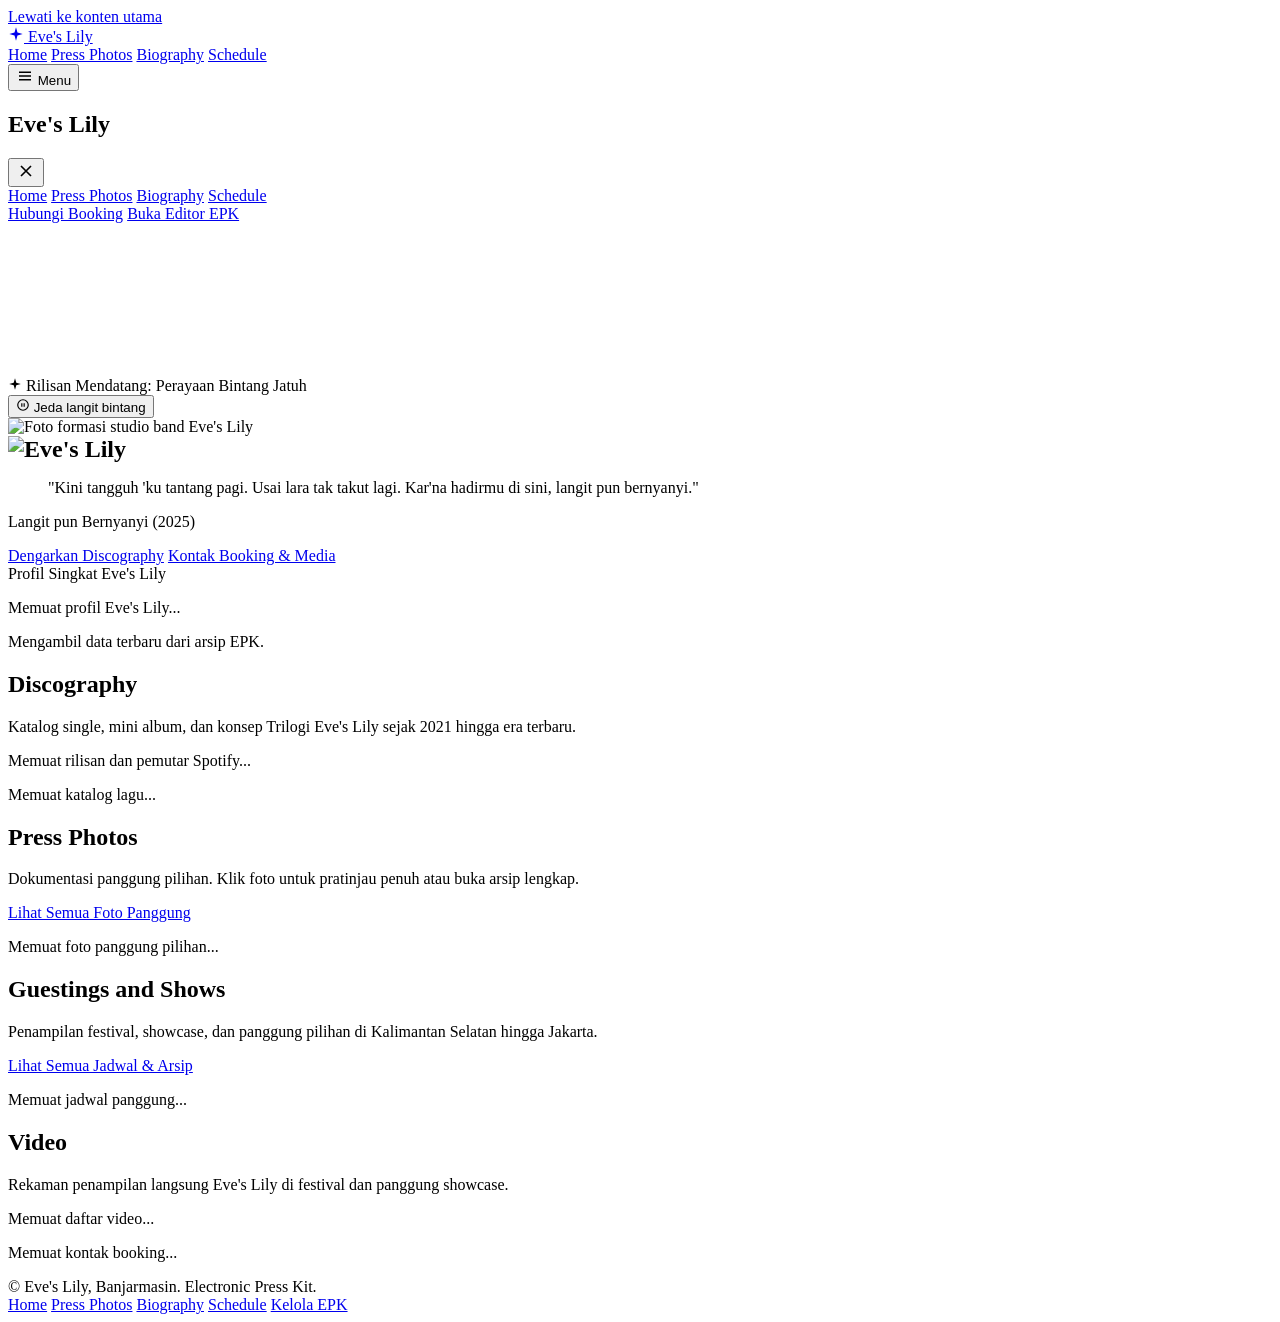
==== index.html @ 025ef623 "Add initial index.html for Eve's Lily EPK This is the initial commit for the Eve's Lily Electronic P" ====
<!DOCTYPE html>
<html lang="id">
<head>
  <meta charset="UTF-8">
  <meta name="viewport" content="width=device-width, initial-scale=1.0">
  <title>Eve's Lily | Electronic Press Kit</title>
  <meta name="description" content="Electronic Press Kit resmi Eve's Lily, band pop-alternatif bernuansa J-Pop asal Banjarmasin, Kalimantan Selatan. Profil, discography, foto panggung, jadwal, video, dan kontak booking.">
  <link rel="icon" type="image/png" href="./assets/brand/lily-emblem-white.png">
  <link rel="preconnect" href="https://fonts.googleapis.com">
  <link rel="preconnect" href="https://fonts.gstatic.com" crossorigin>
  <link href="https://fonts.googleapis.com/css2?family=Cormorant+Garamond:ital,wght@0,500;0,600;1,400;1,600&family=Italiana&family=Plus+Jakarta+Sans:wght@400;500;600;700&display=swap" rel="stylesheet">
  <link rel="stylesheet" href="./css/tokens.css">
  <link rel="stylesheet" href="./css/main.css">
</head>
<body>
  <a href="#main-content" class="skip-link">Lewati ke konten utama</a>

  <header class="site-header">
    <div class="container site-header__inner">
      <a href="./index.html" class="brand-link" aria-label="Beranda Eve's Lily EPK">
        <svg class="brand-link__emblem" width="16" height="16" viewBox="0 0 24 24" fill="currentColor" aria-hidden="true">
          <path d="M12 2l2.2 7.8L22 12l-7.8 2.2L12 22l-2.2-7.8L2 12l7.8-2.2L12 2z"/>
        </svg>
        <span class="brand-link__name">Eve's Lily</span>
      </a>

      <nav class="nav-desktop" aria-label="Navigasi utama">
        <a href="./index.html" class="nav-link" aria-current="page">Home</a>
        <a href="./press-photos.html" class="nav-link">Press Photos</a>
        <a href="./biography.html" class="nav-link">Biography</a>
        <a href="./schedule.html" class="nav-link">Schedule</a>
      </nav>

      <button
        type="button"
        id="nav-toggle"
        class="nav-toggle"
        aria-expanded="false"
        aria-controls="mobile-drawer"
      >
        <svg width="18" height="18" viewBox="0 0 24 24" fill="none" stroke="currentColor" stroke-width="2" aria-hidden="true">
          <path d="M4 7h16M4 12h16M4 17h16"/>
        </svg>
        <span>Menu</span>
      </button>
    </div>
  </header>

  <div id="mobile-drawer" class="mobile-drawer" data-open="false" aria-hidden="true">
    <div id="drawer-backdrop" class="mobile-drawer__backdrop"></div>
    <div class="mobile-drawer__panel" role="dialog" aria-modal="true" aria-labelledby="drawer-title">
      <div class="mobile-drawer__head">
        <h2 id="drawer-title" class="mobile-drawer__title">Eve's Lily</h2>
        <button type="button" id="drawer-close" class="icon-btn" aria-label="Tutup menu navigasi">
          <svg width="20" height="20" viewBox="0 0 24 24" fill="none" stroke="currentColor" stroke-width="2" aria-hidden="true">
            <path d="M18 6L6 18M6 6l12 12"/>
          </svg>
        </button>
      </div>
      <nav class="mobile-drawer__links" aria-label="Navigasi seluler">
        <a href="./index.html" class="mobile-drawer__link" aria-current="page">Home</a>
        <a href="./press-photos.html" class="mobile-drawer__link">Press Photos</a>
        <a href="./biography.html" class="mobile-drawer__link">Biography</a>
        <a href="./schedule.html" class="mobile-drawer__link">Schedule</a>
      </nav>
      <div class="mobile-drawer__foot">
        <a href="#contact" class="btn btn--gold">Hubungi Booking</a>
        <a href="./admin.html" class="btn btn--outline-dark">Buka Editor EPK</a>
      </div>
    </div>
  </div>

  <main id="main-content">
    <section class="hero" aria-label="Pengenalan Eve's Lily">
      <canvas id="cosmos-sky" class="hero__canvas" aria-hidden="true"></canvas>

      <div class="container hero__inner">
        <div class="hero__topbar">
          <div id="hero-era" class="hero__era">
            <svg class="hero__era-star" width="14" height="14" viewBox="0 0 24 24" fill="currentColor" aria-hidden="true">
              <path d="M12 2l2.2 7.8L22 12l-7.8 2.2L12 22l-2.2-7.8L2 12l7.8-2.2L12 2z"/>
            </svg>
            <span>Rilisan Mendatang:</span>
            <span class="hero__era-title">Perayaan Bintang Jatuh</span>
          </div>

          <button type="button" id="sky-toggle" class="sky-toggle" aria-pressed="false">
            <svg width="14" height="14" viewBox="0 0 24 24" fill="none" stroke="currentColor" stroke-width="2" aria-hidden="true">
              <circle cx="12" cy="12" r="9"/>
              <path d="M10 9v6M14 9v6"/>
            </svg>
            <span data-sky-label>Jeda langit bintang</span>
          </button>
        </div>

        <div class="hero__frame">
          <img
            id="hero-photo"
            class="hero__photo"
            src="./assets/brand/hero-band.jpg"
            alt="Foto formasi studio band Eve's Lily"
            width="1599"
            height="1066"
            fetchpriority="high"
          >
          <div class="hero__scrim" aria-hidden="true"></div>
          <div class="hero__brand-overlay">
            <h1 style="margin:0">
              <img
                id="hero-logo"
                class="hero__logo-img"
                src="./assets/brand/logo-emblem-wordmark.png"
                alt="Eve's Lily"
                width="799"
                height="517"
                fetchpriority="high"
              >
            </h1>
          </div>
        </div>

        <div class="hero__quote-wrap">
          <blockquote id="hero-quote" class="hero__quote">
            "Kini tangguh 'ku tantang pagi. Usai lara tak takut lagi. Kar'na hadirmu di sini, langit pun bernyanyi."
          </blockquote>
          <p id="hero-quote-source" class="hero__quote-source">Langit pun Bernyanyi (2025)</p>
        </div>

        <div class="hero__actions">
          <a href="#discography" class="btn btn--gold">Dengarkan Discography</a>
          <a href="#contact" class="btn btn--outline-dark">Kontak Booking &amp; Media</a>
        </div>
      </div>
    </section>

    <section id="profile" class="band band--cosmos reveal" aria-labelledby="profile-section-heading">
      <div class="container">
        <span id="profile-section-heading" class="sr-only">Profil Singkat Eve's Lily</span>
        <div id="profile-content">
          <div class="state-box" role="status">
            <p class="state-box__title">Memuat profil Eve's Lily...</p>
            <p class="state-box__desc">Mengambil data terbaru dari arsip EPK.</p>
          </div>
        </div>
      </div>
    </section>

    <section id="discography" class="band band--paper reveal" data-surface="paper" aria-labelledby="discog-heading">
      <div class="container">
        <div class="section-head">
          <div>
            <h2 id="discog-heading" class="section-title">Discography</h2>
            <p class="section-note">Katalog single, mini album, dan konsep Trilogi Eve's Lily sejak 2021 hingga era terbaru.</p>
          </div>
        </div>

        <div id="discog-spotlight" class="discog-spotlight">
          <div class="state-box" role="status" style="grid-column:1/-1">
            <p class="state-box__title">Memuat rilisan dan pemutar Spotify...</p>
          </div>
        </div>

        <div class="filter-bar">
          <div id="discog-filters" class="filter-chips" role="group" aria-label="Filter kategori discography"></div>
        </div>

        <div id="discog-grid" class="catalog-grid">
          <div class="state-box" role="status" style="grid-column:1/-1">
            <p class="state-box__title">Memuat katalog lagu...</p>
          </div>
        </div>
      </div>
    </section>

    <section id="press-photos" class="band band--cosmos reveal" aria-labelledby="press-heading">
      <div class="container">
        <div class="section-head">
          <div>
            <h2 id="press-heading" class="section-title">Press Photos</h2>
            <p class="section-note">Dokumentasi panggung pilihan. Klik foto untuk pratinjau penuh atau buka arsip lengkap.</p>
          </div>
          <a id="press-all-btn" href="./press-photos.html" class="btn btn--outline-dark">Lihat Semua Foto Panggung</a>
        </div>

        <div id="press-spotlight">
          <div class="state-box" role="status">
            <p class="state-box__title">Memuat foto panggung pilihan...</p>
          </div>
        </div>
      </div>
    </section>

    <section id="shows" class="band band--paper reveal" data-surface="paper" aria-labelledby="shows-heading">
      <div class="container">
        <div class="section-head">
          <div>
            <h2 id="shows-heading" class="section-title">Guestings and Shows</h2>
            <p class="section-note">Penampilan festival, showcase, dan panggung pilihan di Kalimantan Selatan hingga Jakarta.</p>
          </div>
          <a id="shows-all-btn" href="./schedule.html" class="btn btn--outline-light">Lihat Semua Jadwal &amp; Arsip</a>
        </div>

        <div id="shows-preview">
          <div class="state-box" role="status">
            <p class="state-box__title">Memuat jadwal panggung...</p>
          </div>
        </div>
      </div>
    </section>

    <section id="video" class="band band--cosmos reveal" aria-labelledby="video-heading">
      <div class="container">
        <div class="section-head">
          <div>
            <h2 id="video-heading" class="section-title">Video</h2>
            <p class="section-note">Rekaman penampilan langsung Eve's Lily di festival dan panggung showcase.</p>
          </div>
        </div>

        <div id="videos-grid">
          <div class="state-box" role="status">
            <p class="state-box__title">Memuat daftar video...</p>
          </div>
        </div>
      </div>
    </section>

    <section id="contact" class="contact-band" aria-label="Kontak dan media sosial Eve's Lily">
      <div class="container contact-band__inner">
        <div class="state-box" role="status">
          <p class="state-box__title">Memuat kontak booking...</p>
        </div>
      </div>
    </section>
  </main>

  <footer class="site-footer">
    <div class="container site-footer__inner">
      <p style="margin:0">&copy; Eve's Lily, Banjarmasin. Electronic Press Kit.</p>
      <nav class="site-footer__nav" aria-label="Tautan footer">
        <a href="./index.html" class="site-footer__link">Home</a>
        <a href="./press-photos.html" class="site-footer__link">Press Photos</a>
        <a href="./biography.html" class="site-footer__link">Biography</a>
        <a href="./schedule.html" class="site-footer__link">Schedule</a>
        <a href="./admin.html" class="site-footer__link">Kelola EPK</a>
      </nav>
    </div>
  </footer>

  <script type="module" src="./js/page-home.js"></script>
</body>
</html>
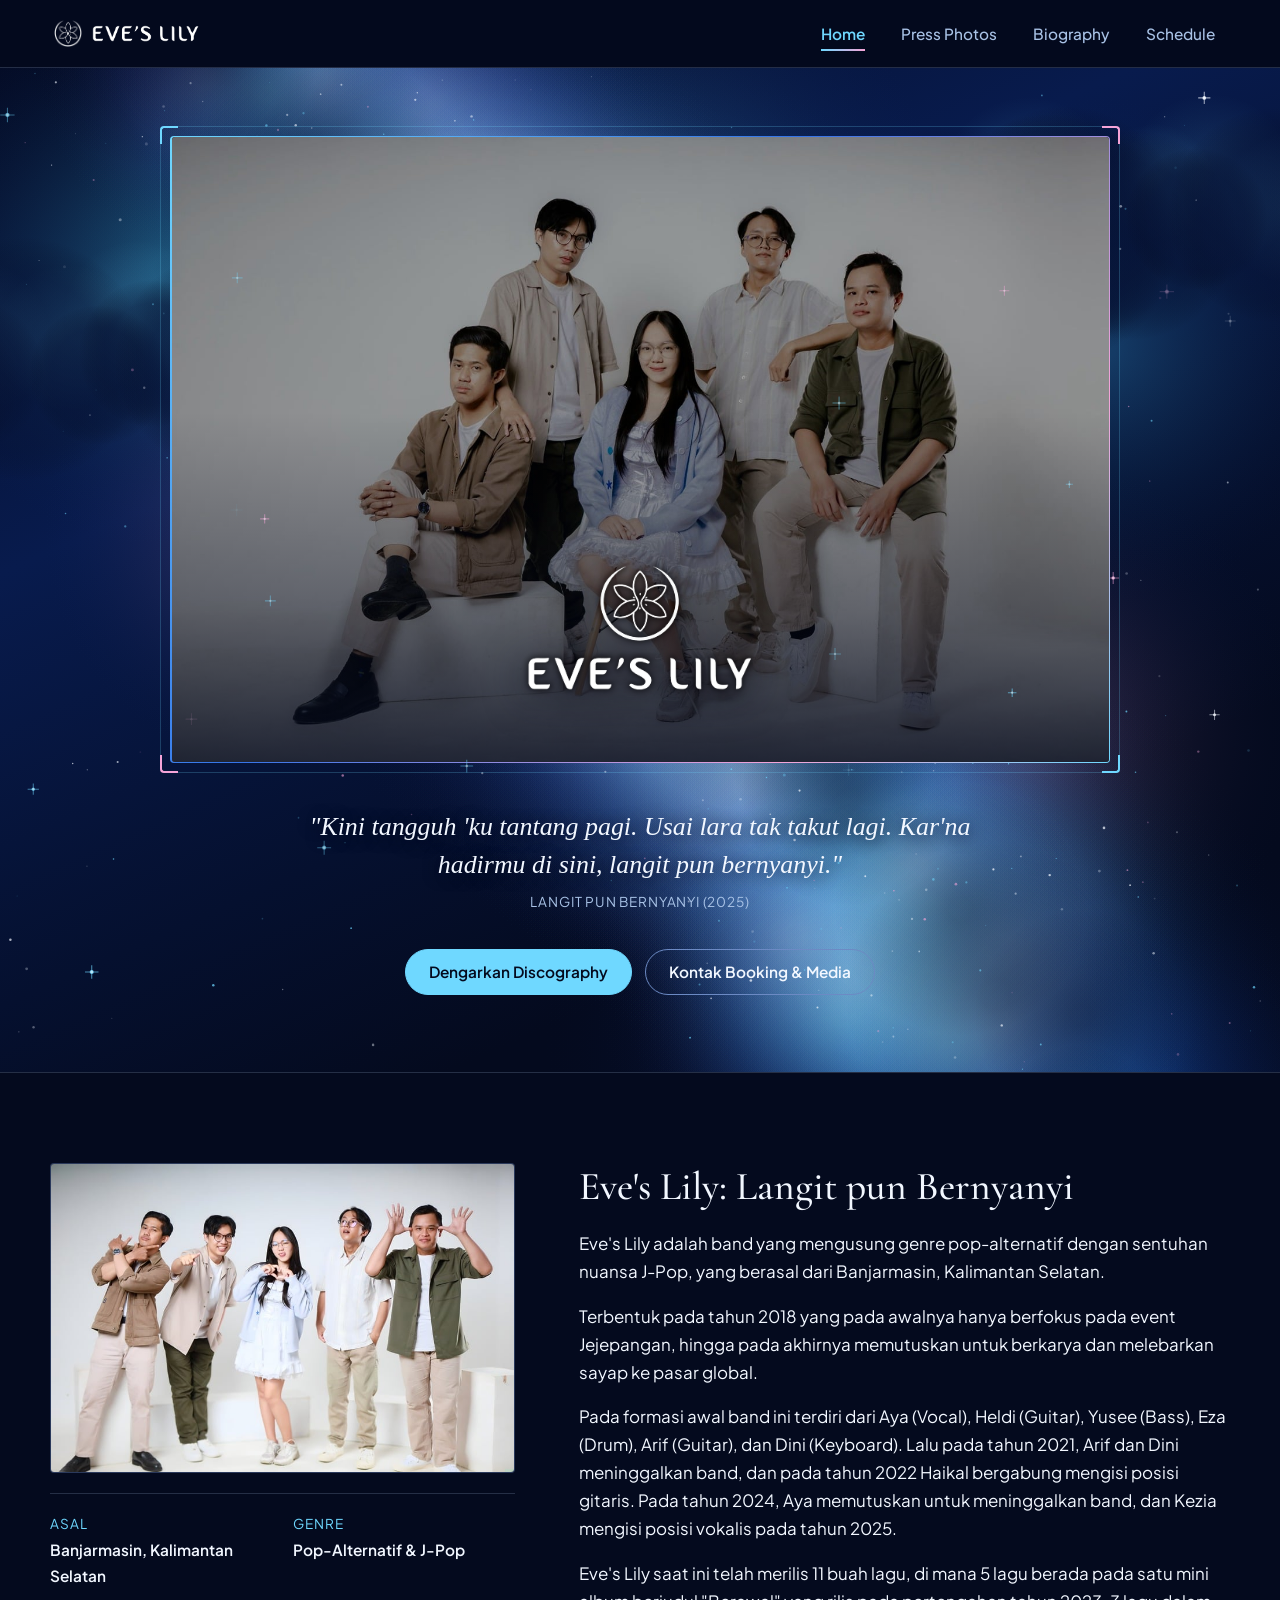
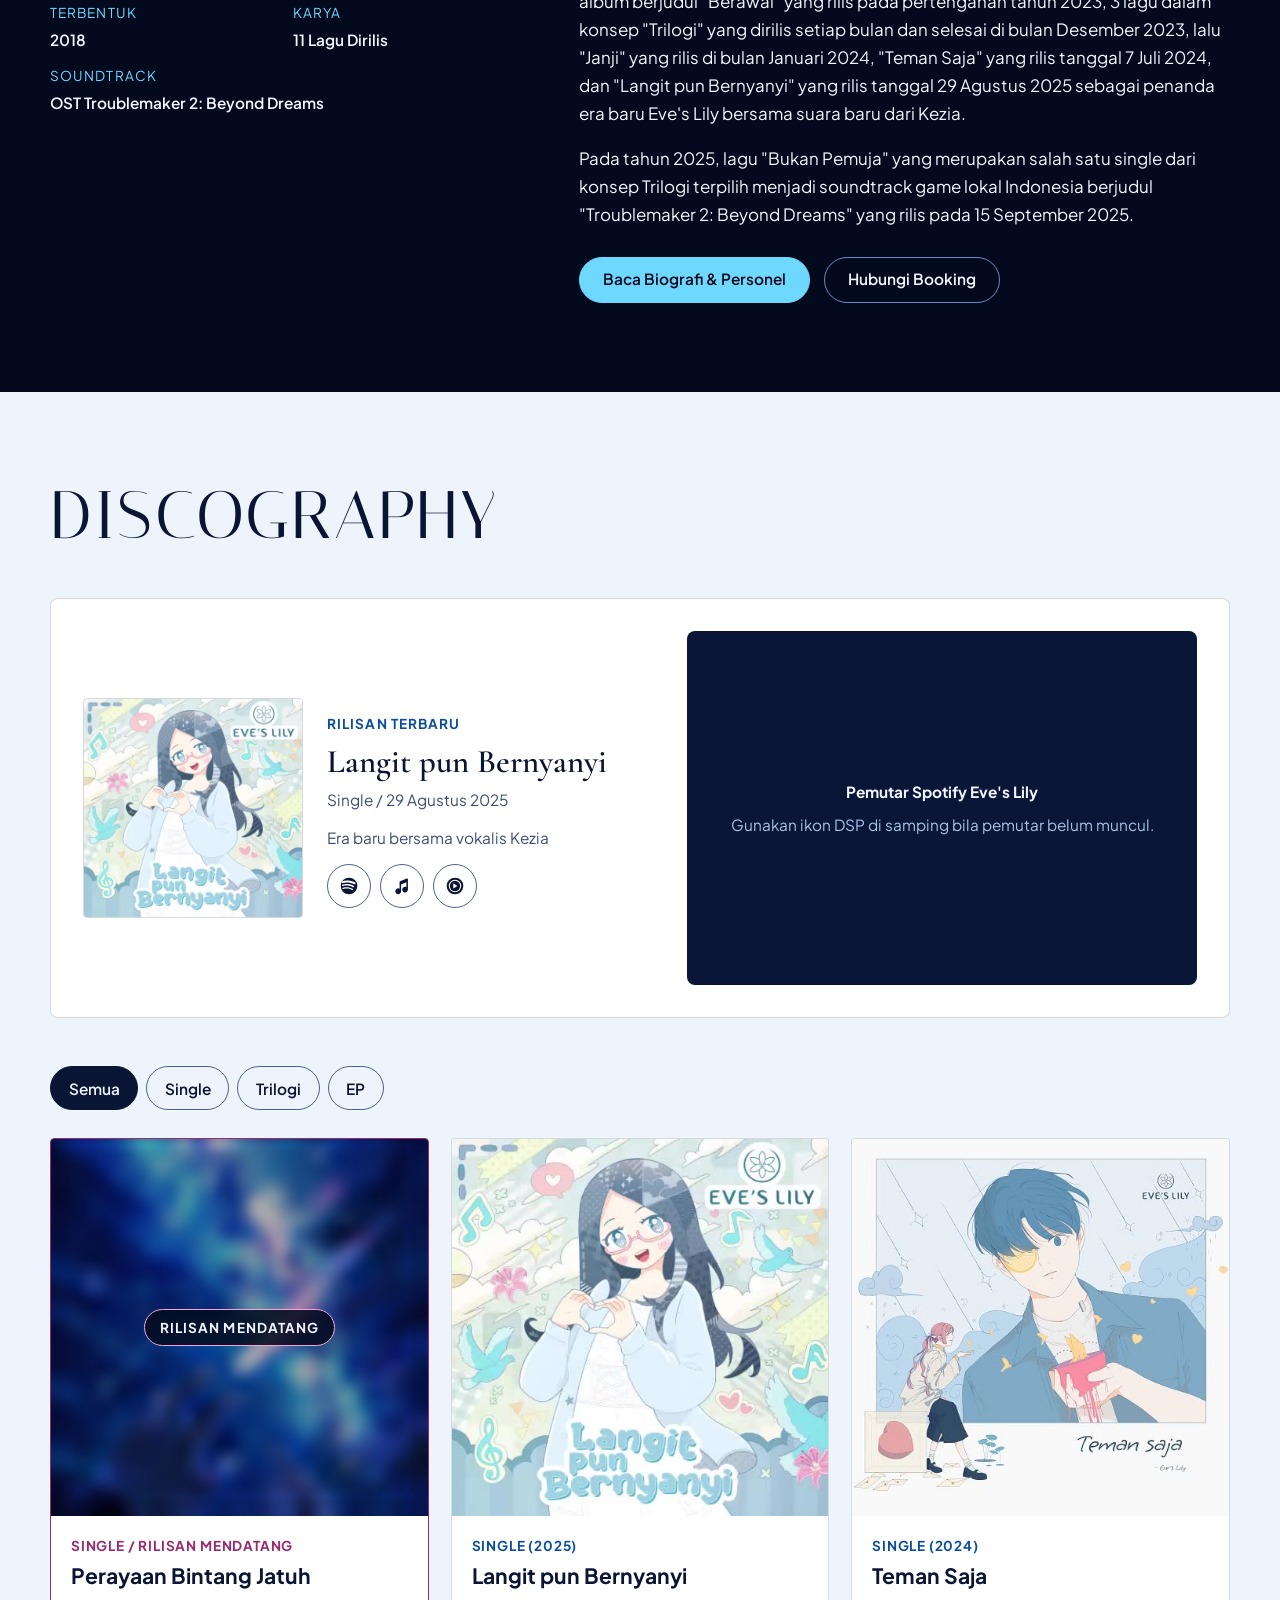
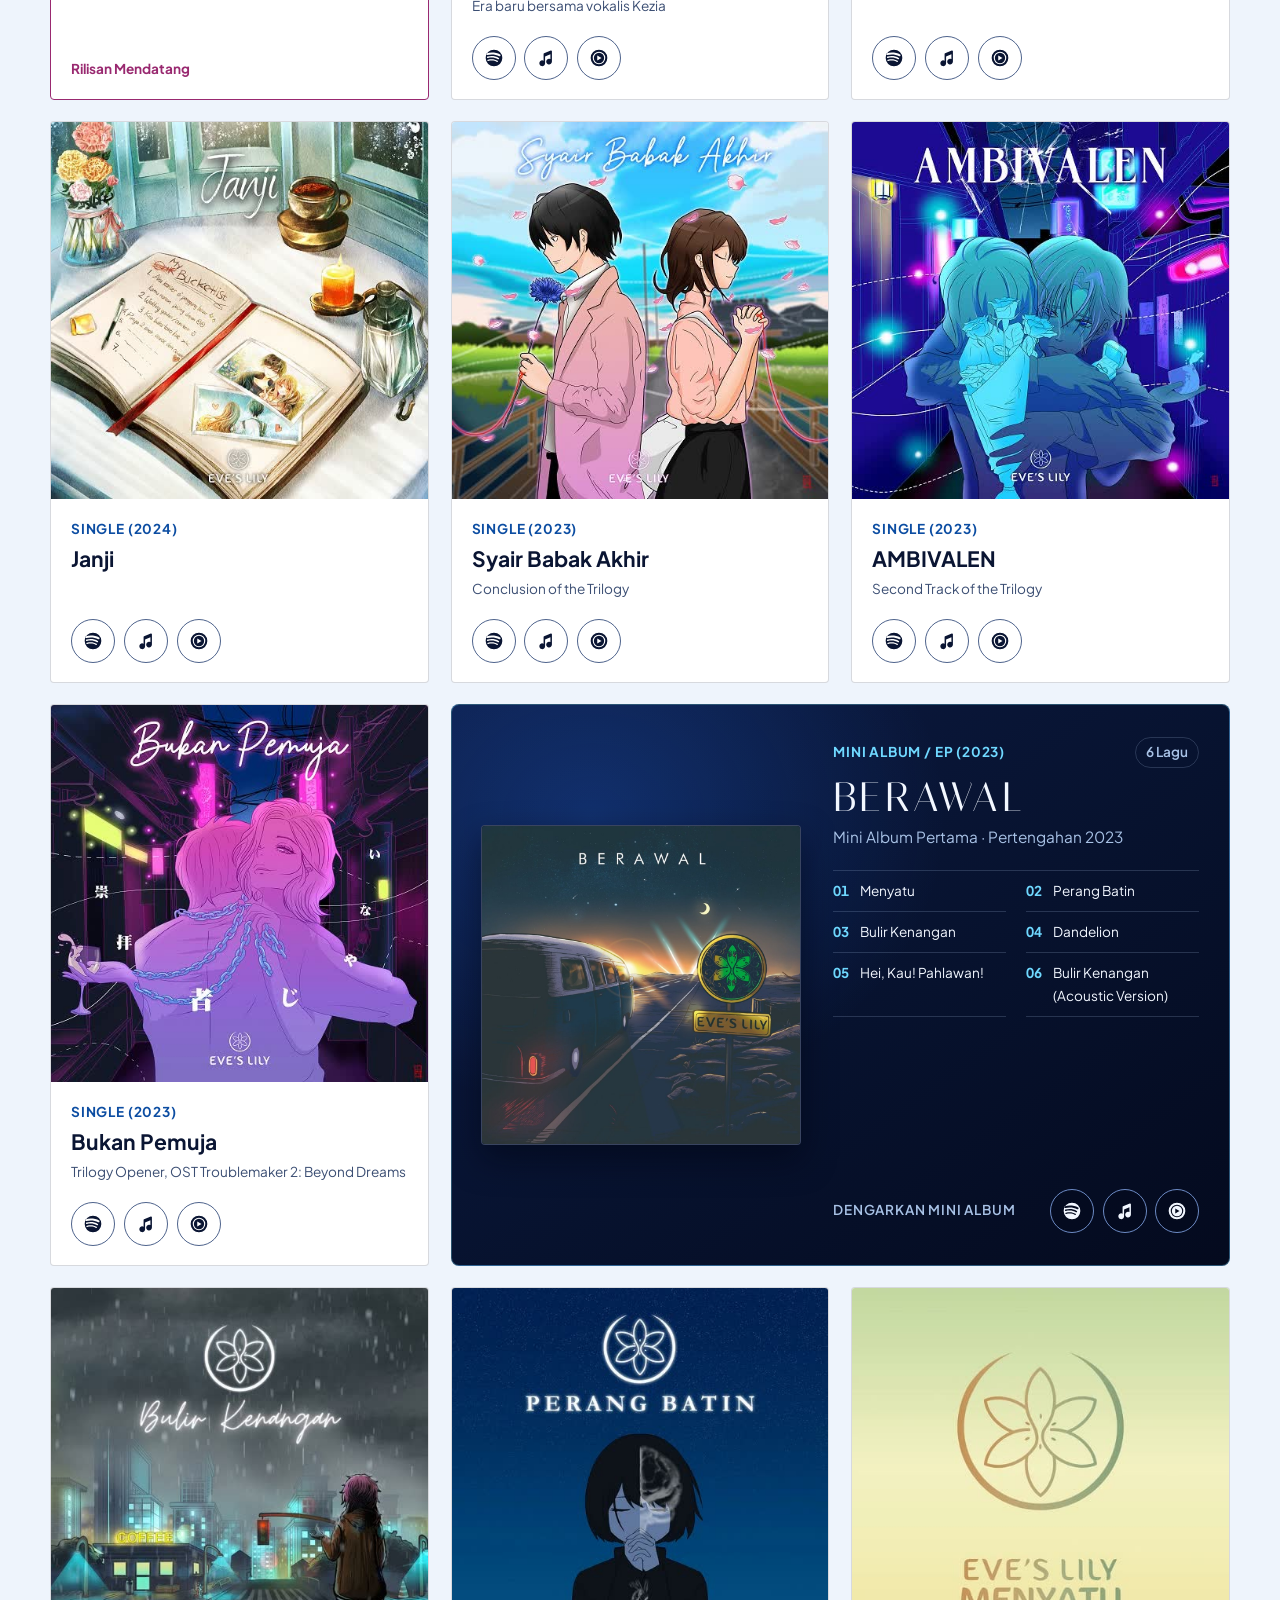
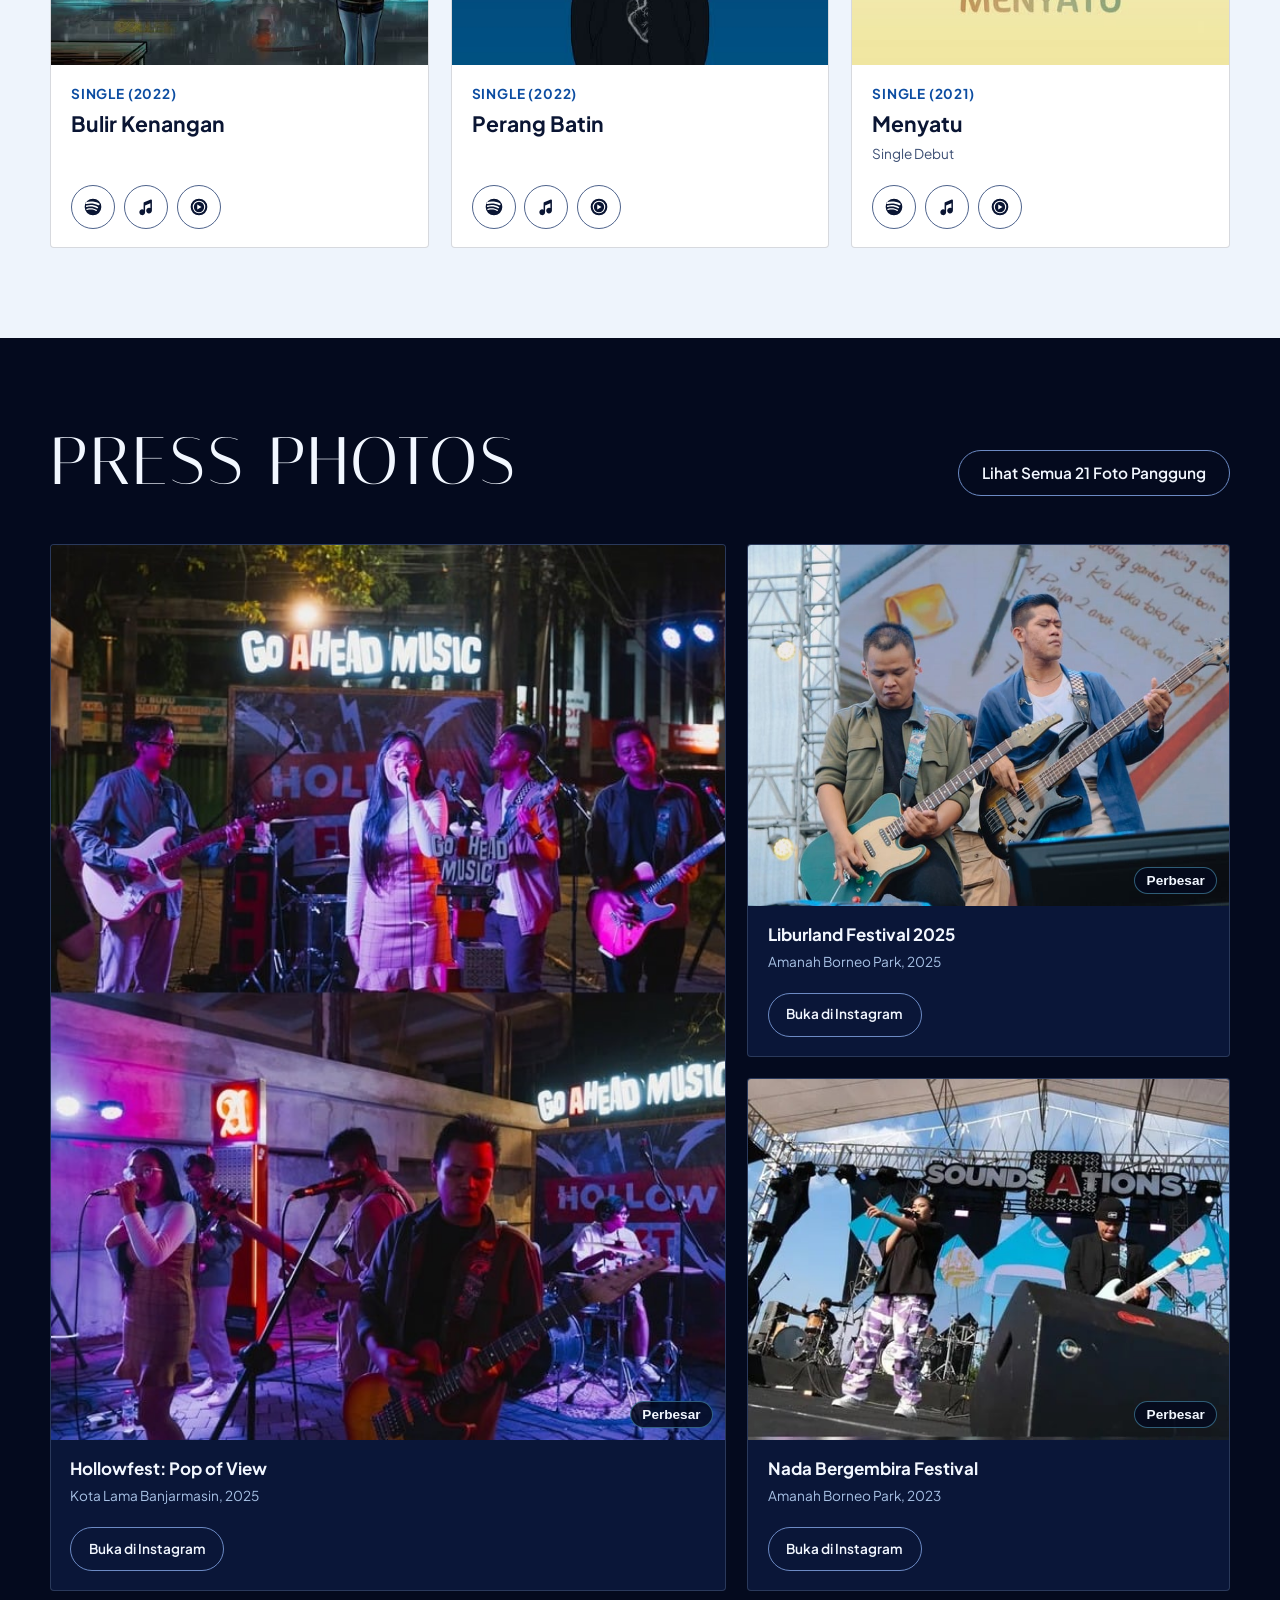
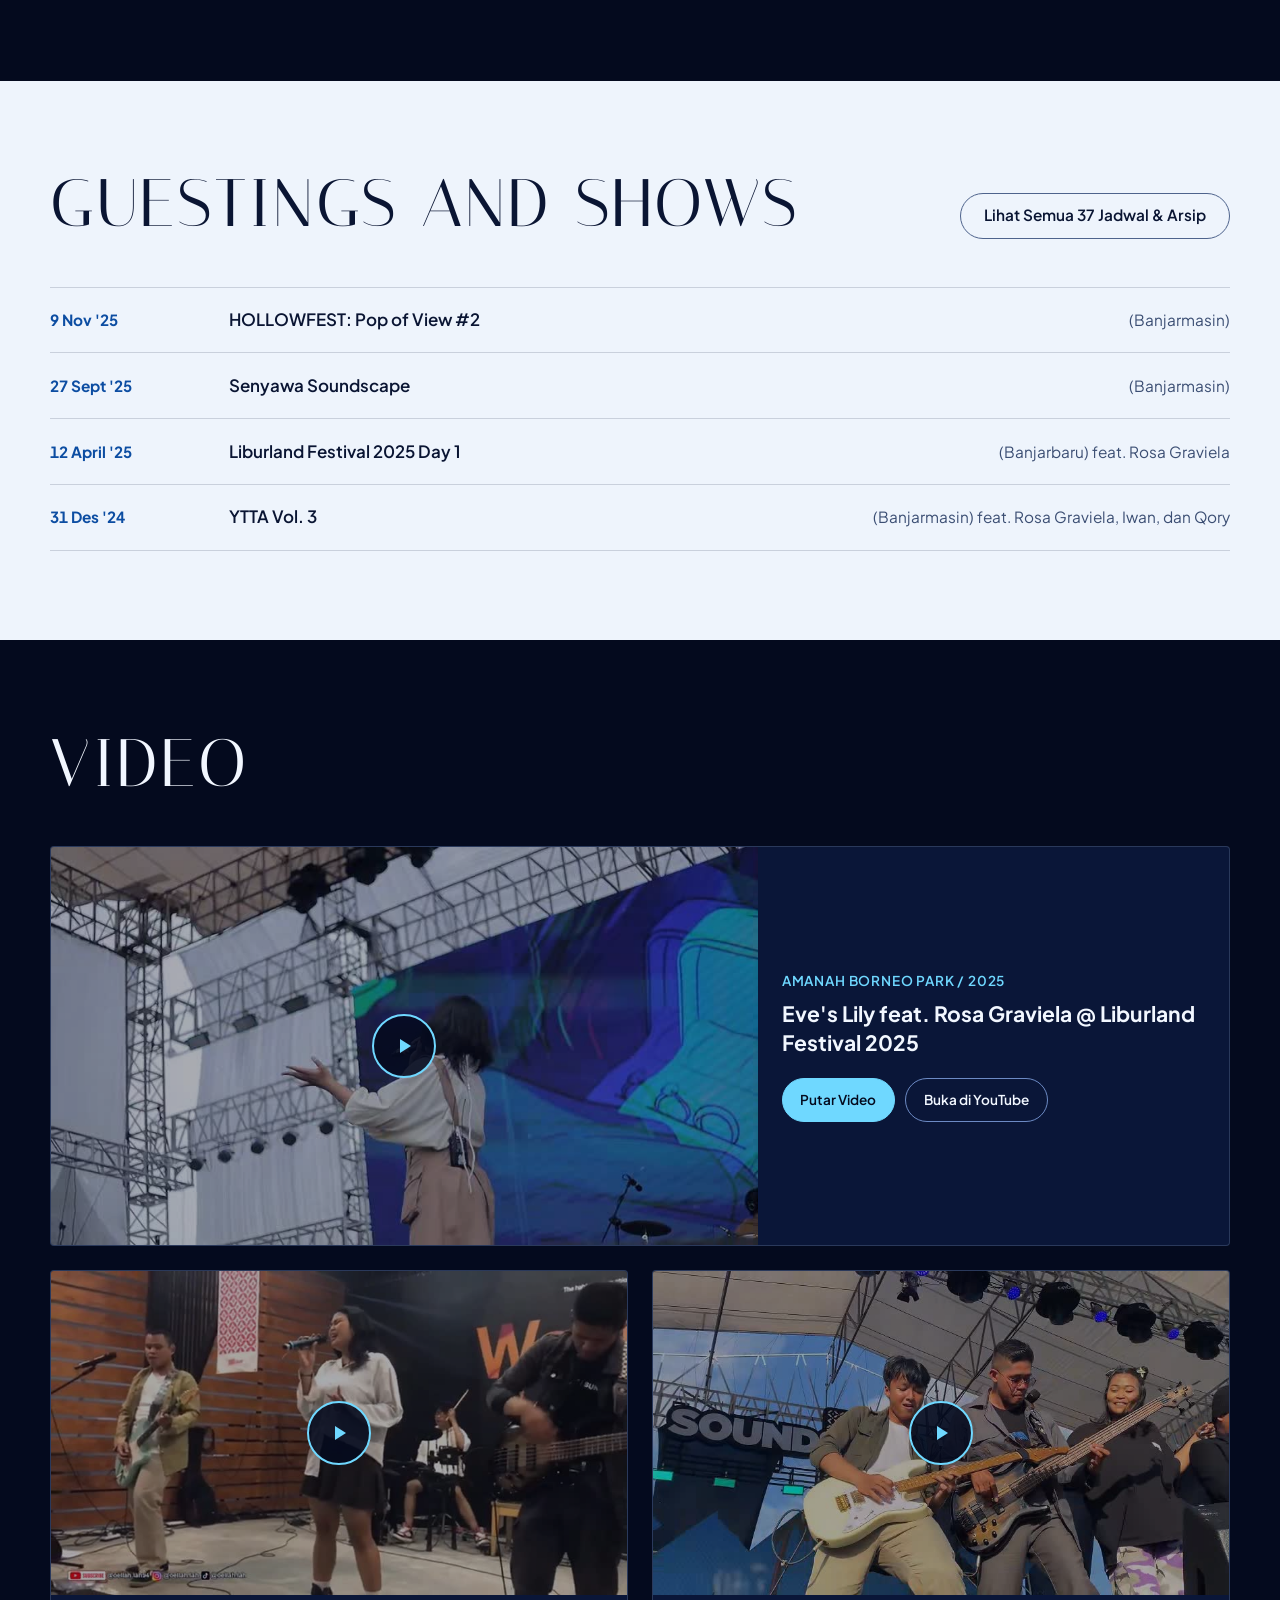
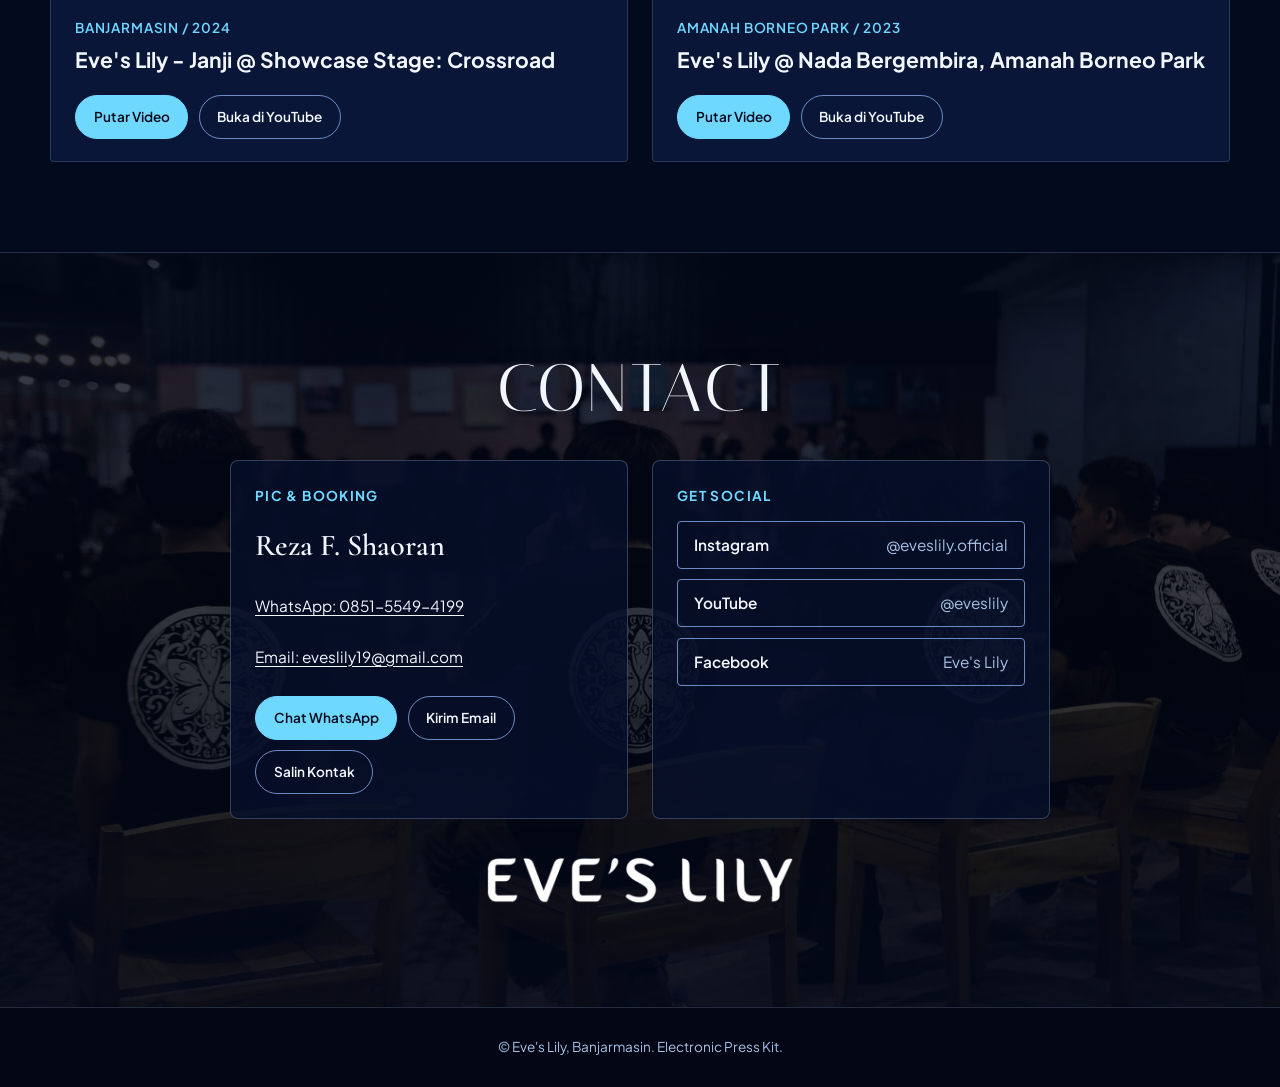
==== commit 8f143ad2: "Update" ====
--- a/index.html
+++ b/index.html
@@ -5,7 +5,7 @@
   <meta name="viewport" content="width=device-width, initial-scale=1.0">
   <title>Eve's Lily | Electronic Press Kit</title>
   <meta name="description" content="Electronic Press Kit resmi Eve's Lily, band pop-alternatif bernuansa J-Pop asal Banjarmasin, Kalimantan Selatan. Profil, discography, foto panggung, jadwal, video, dan kontak booking.">
-  <link rel="icon" type="image/png" href="./assets/brand/lily-emblem-white.png">
+  <link rel="icon" type="image/png" href="./assets/brand/lily-icon-only.png">
   <link rel="preconnect" href="https://fonts.googleapis.com">
   <link rel="preconnect" href="https://fonts.gstatic.com" crossorigin>
   <link href="https://fonts.googleapis.com/css2?family=Cormorant+Garamond:ital,wght@0,500;0,600;1,400;1,600&family=Italiana&family=Plus+Jakarta+Sans:wght@400;500;600;700&display=swap" rel="stylesheet">
@@ -18,10 +18,8 @@
   <header class="site-header">
     <div class="container site-header__inner">
       <a href="./index.html" class="brand-link" aria-label="Beranda Eve's Lily EPK">
-        <svg class="brand-link__emblem" width="16" height="16" viewBox="0 0 24 24" fill="currentColor" aria-hidden="true">
-          <path d="M12 2l2.2 7.8L22 12l-7.8 2.2L12 22l-2.2-7.8L2 12l7.8-2.2L12 2z"/>
-        </svg>
-        <span class="brand-link__name">Eve's Lily</span>
+        <img src="./assets/brand/lily-icon-only.png" alt="" aria-hidden="true" class="brand-link__icon" width="28" height="27">
+        <img src="./assets/brand/wordmark-text-only.png" alt="Eve's Lily" class="brand-link__wordmark" width="107" height="17">
       </a>
 
       <nav class="nav-desktop" aria-label="Navigasi utama">
@@ -50,7 +48,10 @@
     <div id="drawer-backdrop" class="mobile-drawer__backdrop"></div>
     <div class="mobile-drawer__panel" role="dialog" aria-modal="true" aria-labelledby="drawer-title">
       <div class="mobile-drawer__head">
-        <h2 id="drawer-title" class="mobile-drawer__title">Eve's Lily</h2>
+        <h2 id="drawer-title" class="mobile-drawer__title">
+          <img src="./assets/brand/lily-icon-only.png" alt="" aria-hidden="true" class="brand-link__icon" width="26" height="25">
+          <img src="./assets/brand/wordmark-text-only.png" alt="Eve's Lily" class="brand-link__wordmark" width="101" height="16">
+        </h2>
         <button type="button" id="drawer-close" class="icon-btn" aria-label="Tutup menu navigasi">
           <svg width="20" height="20" viewBox="0 0 24 24" fill="none" stroke="currentColor" stroke-width="2" aria-hidden="true">
             <path d="M18 6L6 18M6 6l12 12"/>
@@ -64,58 +65,47 @@
         <a href="./schedule.html" class="mobile-drawer__link">Schedule</a>
       </nav>
       <div class="mobile-drawer__foot">
-        <a href="#contact" class="btn btn--gold">Hubungi Booking</a>
-        <a href="./admin.html" class="btn btn--outline-dark">Buka Editor EPK</a>
+        <a href="#contact" class="btn btn--primary">Hubungi Booking</a>
       </div>
     </div>
   </div>
 
   <main id="main-content">
     <section class="hero" aria-label="Pengenalan Eve's Lily">
-      <canvas id="cosmos-sky" class="hero__canvas" aria-hidden="true"></canvas>
+      <canvas id="cosmos-sky-back" class="hero__canvas hero__canvas--back" aria-hidden="true"></canvas>
 
       <div class="container hero__inner">
-        <div class="hero__topbar">
-          <div id="hero-era" class="hero__era">
-            <svg class="hero__era-star" width="14" height="14" viewBox="0 0 24 24" fill="currentColor" aria-hidden="true">
-              <path d="M12 2l2.2 7.8L22 12l-7.8 2.2L12 22l-2.2-7.8L2 12l7.8-2.2L12 2z"/>
-            </svg>
-            <span>Rilisan Mendatang:</span>
-            <span class="hero__era-title">Perayaan Bintang Jatuh</span>
-          </div>
-
-          <button type="button" id="sky-toggle" class="sky-toggle" aria-pressed="false">
-            <svg width="14" height="14" viewBox="0 0 24 24" fill="none" stroke="currentColor" stroke-width="2" aria-hidden="true">
-              <circle cx="12" cy="12" r="9"/>
-              <path d="M10 9v6M14 9v6"/>
-            </svg>
-            <span data-sky-label>Jeda langit bintang</span>
-          </button>
-        </div>
-
-        <div class="hero__frame">
-          <img
-            id="hero-photo"
-            class="hero__photo"
-            src="./assets/brand/hero-band.jpg"
-            alt="Foto formasi studio band Eve's Lily"
-            width="1599"
-            height="1066"
-            fetchpriority="high"
-          >
-          <div class="hero__scrim" aria-hidden="true"></div>
-          <div class="hero__brand-overlay">
-            <h1 style="margin:0">
+        <div class="hero__frame-outer">
+          <span class="hero__corner hero__corner--tl" aria-hidden="true"></span>
+          <span class="hero__corner hero__corner--tr" aria-hidden="true"></span>
+          <span class="hero__corner hero__corner--bl" aria-hidden="true"></span>
+          <span class="hero__corner hero__corner--br" aria-hidden="true"></span>
+          <div class="hero__frame">
+            <div class="hero__frame-inner">
               <img
-                id="hero-logo"
-                class="hero__logo-img"
-                src="./assets/brand/logo-emblem-wordmark.png"
-                alt="Eve's Lily"
-                width="799"
-                height="517"
+                id="hero-photo"
+                class="hero__photo"
+                src="./assets/brand/hero-band.jpg"
+                alt="Foto formasi studio band Eve's Lily"
+                width="1599"
+                height="1066"
                 fetchpriority="high"
               >
-            </h1>
+              <div class="hero__scrim" aria-hidden="true"></div>
+              <div class="hero__brand-overlay">
+                <h1 style="margin:0">
+                  <img
+                    id="hero-logo"
+                    class="hero__logo-img"
+                    src="./assets/brand/logo-emblem-wordmark.png"
+                    alt="Eve's Lily"
+                    width="799"
+                    height="517"
+                    fetchpriority="high"
+                  >
+                </h1>
+              </div>
+            </div>
           </div>
         </div>
 
@@ -127,10 +117,12 @@
         </div>
 
         <div class="hero__actions">
-          <a href="#discography" class="btn btn--gold">Dengarkan Discography</a>
+          <a href="#discography" class="btn btn--primary">Dengarkan Discography</a>
           <a href="#contact" class="btn btn--outline-dark">Kontak Booking &amp; Media</a>
         </div>
       </div>
+
+      <canvas id="cosmos-sky-front" class="hero__canvas hero__canvas--front" aria-hidden="true"></canvas>
     </section>
 
     <section id="profile" class="band band--cosmos reveal" aria-labelledby="profile-section-heading">
@@ -139,7 +131,6 @@
         <div id="profile-content">
           <div class="state-box" role="status">
             <p class="state-box__title">Memuat profil Eve's Lily...</p>
-            <p class="state-box__desc">Mengambil data terbaru dari arsip EPK.</p>
           </div>
         </div>
       </div>
@@ -148,10 +139,7 @@
     <section id="discography" class="band band--paper reveal" data-surface="paper" aria-labelledby="discog-heading">
       <div class="container">
         <div class="section-head">
-          <div>
-            <h2 id="discog-heading" class="section-title">Discography</h2>
-            <p class="section-note">Katalog single, mini album, dan konsep Trilogi Eve's Lily sejak 2021 hingga era terbaru.</p>
-          </div>
+          <h2 id="discog-heading" class="section-title">Discography</h2>
         </div>
 
         <div id="discog-spotlight" class="discog-spotlight">
@@ -175,10 +163,7 @@
     <section id="press-photos" class="band band--cosmos reveal" aria-labelledby="press-heading">
       <div class="container">
         <div class="section-head">
-          <div>
-            <h2 id="press-heading" class="section-title">Press Photos</h2>
-            <p class="section-note">Dokumentasi panggung pilihan. Klik foto untuk pratinjau penuh atau buka arsip lengkap.</p>
-          </div>
+          <h2 id="press-heading" class="section-title">Press Photos</h2>
           <a id="press-all-btn" href="./press-photos.html" class="btn btn--outline-dark">Lihat Semua Foto Panggung</a>
         </div>
 
@@ -193,10 +178,7 @@
     <section id="shows" class="band band--paper reveal" data-surface="paper" aria-labelledby="shows-heading">
       <div class="container">
         <div class="section-head">
-          <div>
-            <h2 id="shows-heading" class="section-title">Guestings and Shows</h2>
-            <p class="section-note">Penampilan festival, showcase, dan panggung pilihan di Kalimantan Selatan hingga Jakarta.</p>
-          </div>
+          <h2 id="shows-heading" class="section-title">Guestings and Shows</h2>
           <a id="shows-all-btn" href="./schedule.html" class="btn btn--outline-light">Lihat Semua Jadwal &amp; Arsip</a>
         </div>
 
@@ -211,10 +193,7 @@
     <section id="video" class="band band--cosmos reveal" aria-labelledby="video-heading">
       <div class="container">
         <div class="section-head">
-          <div>
-            <h2 id="video-heading" class="section-title">Video</h2>
-            <p class="section-note">Rekaman penampilan langsung Eve's Lily di festival dan panggung showcase.</p>
-          </div>
+          <h2 id="video-heading" class="section-title">Video</h2>
         </div>
 
         <div id="videos-grid">
@@ -235,15 +214,8 @@
   </main>
 
   <footer class="site-footer">
-    <div class="container site-footer__inner">
+    <div class="container site-footer__inner site-footer__inner--center">
       <p style="margin:0">&copy; Eve's Lily, Banjarmasin. Electronic Press Kit.</p>
-      <nav class="site-footer__nav" aria-label="Tautan footer">
-        <a href="./index.html" class="site-footer__link">Home</a>
-        <a href="./press-photos.html" class="site-footer__link">Press Photos</a>
-        <a href="./biography.html" class="site-footer__link">Biography</a>
-        <a href="./schedule.html" class="site-footer__link">Schedule</a>
-        <a href="./admin.html" class="site-footer__link">Kelola EPK</a>
-      </nav>
     </div>
   </footer>
 
--- a/css/tokens.css
+++ b/css/tokens.css
@@ -0,0 +1,182 @@
+/* Eve's Lily EPK - Design Tokens & Base Accessibility Layer
+ * Palette derived directly from "Perayaan Bintang Jatuh" cover art
+ * Verified WCAG AA contrast ratios via contrast-check.py
+ */
+
+:root {
+  /* Core 1: Deep Cobalt Cosmos (from cover art night sky) */
+  --bg-cosmos: #040a1e;
+  --bg-cosmos-elevated: #0a1638;
+  --bg-cosmos-nebula: #102863;
+
+  /* Core 2: Cool Starlight Paper (for Discography & Schedule contrast) */
+  --bg-paper: #eef4fc;
+  --bg-paper-card: #ffffff;
+
+  /* Ink & Neutrals */
+  --ink-on-dark: #f2f7ff;
+  --ink-muted-dark: #a8c2e6;
+  --ink-on-light: #0a1533;
+  --ink-muted-light: #3b4e73;
+
+  /* Borders (hairline dividers vs. >5:1 interactive boundaries) */
+  --rule-dark: rgba(168, 194, 230, 0.2);
+  --rule-light: rgba(10, 21, 51, 0.16);
+  --border-dark: #6c8ac4;
+  --border-light: #4e638c;
+
+  /* Accent: Comet Sky-Cyan & Comet-Tail Rose (from cover art) */
+  --accent-comet: #6fd8ff;
+  --accent-comet-hover: #9be5ff;
+  --accent-comet-ink: #040a1e;
+  --accent-cobalt-on-light: #0c4da2;
+  --accent-rose: #f5a4d8;
+  --accent-rose-on-light: #992970;
+
+  /* Semantic feedback (always paired with text) */
+  --status-ok: #7be0ad;
+  --status-err: #ff94a8;
+
+  /* Typography */
+  --font-display: 'Italiana', 'Cormorant Garamond', Georgia, serif;
+  --font-editorial: 'Cormorant Garamond', Georgia, serif;
+  --font-body: 'Plus Jakarta Sans', -apple-system, BlinkMacSystemFont, 'Segoe UI', sans-serif;
+
+  /* Fluid Type Scale */
+  --text-xs: clamp(0.78rem, 0.74rem + 0.15vw, 0.85rem);
+  --text-sm: clamp(0.88rem, 0.84rem + 0.18vw, 0.96rem);
+  --text-base: clamp(0.98rem, 0.94rem + 0.2vw, 1.06rem);
+  --text-lg: clamp(1.12rem, 1.04rem + 0.35vw, 1.32rem);
+  --text-xl: clamp(1.45rem, 1.25rem + 0.8vw, 2rem);
+  --text-display: clamp(2.4rem, 1.8rem + 3vw, 4.4rem);
+
+  /* Radii (R-11) */
+  --radius-frame: 4px;
+  --radius-panel: 8px;
+  --radius-pill: 999px;
+
+  /* Spacing & Container */
+  --container-max: 1180px;
+  --gutter: clamp(1rem, 3.5vw, 2.5rem);
+  --section-pad-y: clamp(3.5rem, 7vw, 6.25rem);
+  --nav-height: 68px;
+
+  /* Elevation (R-12: shadow only for floating dialogs/toasts) */
+  --shadow-modal: 0 24px 64px rgba(2, 6, 20, 0.76);
+  --shadow-toast: 0 12px 32px rgba(2, 6, 20, 0.6);
+
+  /* Transitions */
+  --ease-standard: cubic-bezier(0.22, 1, 0.36, 1);
+}
+
+*,
+*::before,
+*::after {
+  box-sizing: border-box;
+}
+
+html {
+  scroll-behavior: smooth;
+  scroll-padding-top: calc(var(--nav-height) + 1.5rem);
+  -webkit-text-size-adjust: 100%;
+}
+
+body {
+  margin: 0;
+  font-family: var(--font-body);
+  font-size: var(--text-base);
+  line-height: 1.65;
+  color: var(--ink-on-dark);
+  background-color: var(--bg-cosmos);
+  overflow-x: clip;
+  -webkit-font-smoothing: antialiased;
+}
+
+img,
+svg,
+video,
+iframe {
+  display: block;
+  max-width: 100%;
+}
+
+img {
+  height: auto;
+}
+
+/* R-39 Base Interaction Affordance Layer */
+a[href],
+button:not(:disabled),
+summary,
+select:not(:disabled),
+label[for],
+input[type='checkbox']:not(:disabled),
+input[type='radio']:not(:disabled),
+[role='button']:not([aria-disabled='true']),
+[role='tab']:not([aria-disabled='true']) {
+  cursor: pointer;
+}
+
+button:disabled,
+input:disabled,
+select:disabled,
+textarea:disabled,
+[aria-disabled='true'] {
+  cursor: not-allowed;
+  opacity: 0.52;
+}
+
+/* R-32 High-Contrast Focus Indicators */
+:focus-visible {
+  outline: 2px solid var(--accent-comet);
+  outline-offset: 3px;
+}
+
+.band--paper :focus-visible,
+[data-surface='paper'] :focus-visible {
+  outline-color: var(--accent-cobalt-on-light);
+}
+
+.sr-only {
+  position: absolute;
+  width: 1px;
+  height: 1px;
+  padding: 0;
+  margin: -1px;
+  overflow: hidden;
+  clip: rect(0, 0, 0, 0);
+  white-space: nowrap;
+  border: 0;
+}
+
+.skip-link {
+  position: fixed;
+  top: -120px;
+  left: 1rem;
+  z-index: 1200;
+  background: var(--accent-comet);
+  color: var(--accent-comet-ink);
+  font-weight: 700;
+  padding: 0.75rem 1.25rem;
+  border-radius: var(--radius-frame);
+  text-decoration: none;
+  transition: top 160ms ease;
+}
+
+.skip-link:focus {
+  top: 1rem;
+}
+
+@media (prefers-reduced-motion: reduce) {
+  html {
+    scroll-behavior: auto;
+  }
+
+  *,
+  *::before,
+  *::after {
+    animation-duration: 0.01ms !important;
+    animation-iteration-count: 1 !important;
+    transition-duration: 0.01ms !important;
+  }
+}
--- a/css/main.css
+++ b/css/main.css
@@ -0,0 +1,2061 @@
+/* Eve's Lily EPK - Main Editorial Stylesheet
+ * Palette: Perayaan Bintang Jatuh (Cobalt Cosmos, Comet Sky-Cyan, Comet Rose)
+ */
+
+.container {
+  width: min(100% - (var(--gutter) * 2), var(--container-max));
+  margin-inline: auto;
+}
+
+/* Draft Preview Banner (shown only when local admin draft is active) */
+.preview-banner {
+  background: var(--accent-comet);
+  color: var(--accent-comet-ink);
+  font-size: var(--text-sm);
+  font-weight: 600;
+  padding: 0.65rem var(--gutter);
+  display: flex;
+  flex-wrap: wrap;
+  align-items: center;
+  justify-content: center;
+  gap: 0.75rem 1.25rem;
+  position: relative;
+  z-index: 950;
+}
+
+.preview-banner__actions {
+  display: flex;
+  flex-wrap: wrap;
+  gap: 0.5rem;
+}
+
+.preview-banner__btn {
+  font: inherit;
+  font-size: var(--text-xs);
+  font-weight: 700;
+  padding: 0.45rem 0.9rem;
+  min-height: 36px;
+  border-radius: var(--radius-pill);
+  border: 1px solid var(--accent-comet-ink);
+  background: transparent;
+  color: var(--accent-comet-ink);
+  text-decoration: none;
+  display: inline-flex;
+  align-items: center;
+}
+
+.preview-banner__btn--solid {
+  background: var(--accent-comet-ink);
+  color: var(--accent-comet);
+}
+
+/* ==========================================================================
+   Site Header & Navigation (Single blurred accent element per R-10)
+   ========================================================================== */
+.site-header {
+  position: sticky;
+  top: 0;
+  z-index: 800;
+  height: var(--nav-height);
+  background: rgba(4, 10, 30, 0.88);
+  backdrop-filter: blur(10px);
+  border-bottom: 1px solid var(--rule-dark);
+}
+
+.site-header__inner {
+  height: 100%;
+  display: flex;
+  align-items: center;
+  justify-content: space-between;
+  gap: 1rem;
+}
+
+.brand-link {
+  display: inline-flex;
+  align-items: center;
+  gap: 0.65rem;
+  text-decoration: none;
+  color: var(--ink-on-dark);
+  min-height: 44px;
+  padding-inline: 0.25rem;
+}
+
+.brand-link__icon {
+  width: 28px;
+  height: 27px;
+  object-fit: contain;
+  flex-shrink: 0;
+}
+
+.brand-link__wordmark {
+  height: 17px;
+  width: auto;
+  object-fit: contain;
+  flex-shrink: 0;
+}
+
+.nav-desktop {
+  display: flex;
+  align-items: center;
+  gap: 0.35rem;
+}
+
+.nav-link {
+  position: relative;
+  color: var(--ink-muted-dark);
+  text-decoration: none;
+  font-size: var(--text-sm);
+  font-weight: 500;
+  padding: 0.65rem 0.95rem;
+  min-height: 44px;
+  display: inline-flex;
+  align-items: center;
+  border-radius: var(--radius-frame);
+  transition: color 180ms ease, background-color 180ms ease;
+}
+
+.nav-link:hover {
+  color: var(--ink-on-dark);
+  background: rgba(111, 216, 255, 0.08);
+}
+
+.nav-link[aria-current='page'] {
+  color: var(--accent-comet);
+  font-weight: 600;
+}
+
+.nav-link[aria-current='page']::after {
+  content: '';
+  position: absolute;
+  left: 0.95rem;
+  right: 0.95rem;
+  bottom: 0.35rem;
+  height: 2px;
+  background: linear-gradient(90deg, var(--accent-comet), var(--accent-rose));
+}
+
+.nav-toggle {
+  display: none;
+  align-items: center;
+  gap: 0.5rem;
+  min-height: 44px;
+  min-width: 44px;
+  padding: 0.5rem 0.95rem;
+  background: transparent;
+  color: var(--ink-on-dark);
+  border: 1px solid var(--border-dark);
+  border-radius: var(--radius-pill);
+  font-family: var(--font-body);
+  font-size: var(--text-sm);
+  font-weight: 600;
+}
+
+.nav-toggle:hover {
+  border-color: var(--accent-comet);
+  color: var(--accent-comet);
+}
+
+/* Mobile Navigation Sheet */
+.mobile-drawer {
+  position: fixed;
+  inset: 0;
+  z-index: 1000;
+  display: flex;
+  justify-content: flex-end;
+  visibility: hidden;
+  opacity: 0;
+  transition: opacity 200ms ease, visibility 200ms ease;
+}
+
+.mobile-drawer[data-open='true'] {
+  visibility: visible;
+  opacity: 1;
+}
+
+.mobile-drawer__backdrop {
+  position: absolute;
+  inset: 0;
+  background: rgba(2, 6, 20, 0.78);
+}
+
+.mobile-drawer__panel {
+  position: relative;
+  width: min(86vw, 340px);
+  height: 100%;
+  background: var(--bg-cosmos-elevated);
+  border-left: 1px solid var(--rule-dark);
+  padding: 1.25rem 1.5rem 2rem;
+  display: flex;
+  flex-direction: column;
+  gap: 1.5rem;
+  transform: translateX(100%);
+  transition: transform 240ms var(--ease-standard);
+  overflow-y: auto;
+}
+
+.mobile-drawer[data-open='true'] .mobile-drawer__panel {
+  transform: translateX(0);
+}
+
+.mobile-drawer__head {
+  display: flex;
+  align-items: center;
+  justify-content: space-between;
+  padding-bottom: 1rem;
+  border-bottom: 1px solid var(--rule-dark);
+}
+
+.mobile-drawer__title {
+  display: inline-flex;
+  align-items: center;
+  gap: 0.55rem;
+  margin: 0;
+}
+
+.mobile-drawer__links {
+  display: flex;
+  flex-direction: column;
+  gap: 0.35rem;
+}
+
+.mobile-drawer__link {
+  display: flex;
+  align-items: center;
+  justify-content: space-between;
+  min-height: 48px;
+  padding: 0.75rem 1rem;
+  color: var(--ink-on-dark);
+  text-decoration: none;
+  font-weight: 500;
+  border-radius: var(--radius-frame);
+  border: 1px solid transparent;
+}
+
+.mobile-drawer__link:hover {
+  background: rgba(111, 216, 255, 0.08);
+}
+
+.mobile-drawer__link[aria-current='page'] {
+  color: var(--accent-comet);
+  border-color: rgba(111, 216, 255, 0.45);
+  background: rgba(111, 216, 255, 0.08);
+  font-weight: 700;
+}
+
+.mobile-drawer__foot {
+  margin-top: auto;
+  padding-top: 1.25rem;
+  border-top: 1px solid var(--rule-dark);
+  display: flex;
+  flex-direction: column;
+  gap: 0.75rem;
+}
+
+@media (max-width: 780px) {
+  .nav-desktop {
+    display: none;
+  }
+
+  .nav-toggle {
+    display: inline-flex;
+  }
+}
+
+/* ==========================================================================
+   Buttons & Editorial Controls
+   ========================================================================== */
+.btn {
+  display: inline-flex;
+  align-items: center;
+  justify-content: center;
+  gap: 0.55rem;
+  min-height: 46px;
+  padding: 0.72rem 1.45rem;
+  font-family: var(--font-body);
+  font-size: var(--text-sm);
+  font-weight: 600;
+  line-height: 1.2;
+  text-decoration: none;
+  border-radius: var(--radius-pill);
+  border: 1px solid transparent;
+  transition: background-color 180ms ease, color 180ms ease, border-color 180ms ease, transform 140ms ease;
+}
+
+.btn:active {
+  transform: translateY(1px);
+}
+
+.btn--primary {
+  background: var(--accent-comet);
+  color: var(--accent-comet-ink);
+  border-color: var(--accent-comet);
+}
+
+.btn--primary:hover {
+  background: var(--accent-comet-hover);
+  border-color: var(--accent-comet-hover);
+}
+
+.btn--outline-dark {
+  background: transparent;
+  color: var(--ink-on-dark);
+  border-color: var(--border-dark);
+}
+
+.btn--outline-dark:hover {
+  border-color: var(--accent-comet);
+  color: var(--accent-comet);
+  background: rgba(111, 216, 255, 0.08);
+}
+
+.btn--outline-light {
+  background: transparent;
+  color: var(--ink-on-light);
+  border-color: var(--border-light);
+}
+
+.btn--outline-light:hover {
+  background: var(--ink-on-light);
+  color: var(--bg-paper);
+  border-color: var(--ink-on-light);
+}
+
+.btn--solid-light {
+  background: var(--ink-on-light);
+  color: var(--bg-paper);
+  border-color: var(--ink-on-light);
+}
+
+.btn--solid-light:hover {
+  background: var(--accent-cobalt-on-light);
+  border-color: var(--accent-cobalt-on-light);
+}
+
+.btn--sm {
+  min-height: 44px;
+  padding: 0.55rem 1.1rem;
+  font-size: var(--text-xs);
+}
+
+.icon-btn {
+  display: inline-flex;
+  align-items: center;
+  justify-content: center;
+  min-width: 44px;
+  min-height: 44px;
+  padding: 0.5rem;
+  border-radius: var(--radius-pill);
+  border: 1px solid var(--border-dark);
+  background: transparent;
+  color: var(--ink-on-dark);
+  transition: border-color 160ms ease, color 160ms ease, background-color 160ms ease;
+}
+
+.icon-btn:hover {
+  border-color: var(--accent-comet);
+  color: var(--accent-comet);
+  background: rgba(111, 216, 255, 0.1);
+}
+
+/* DSP Brand Icon-Only Buttons (Item 2: Spotify, Apple Music, YouTube Music) */
+.dsp-icon-group {
+  display: flex;
+  flex-wrap: wrap;
+  align-items: center;
+  gap: 0.55rem;
+}
+
+.dsp-icon-btn {
+  display: inline-flex;
+  align-items: center;
+  justify-content: center;
+  width: 44px;
+  height: 44px;
+  border-radius: var(--radius-pill);
+  border: 1px solid var(--border-light);
+  background: var(--bg-paper-card);
+  color: var(--ink-on-light);
+  text-decoration: none;
+  transition: background-color 160ms ease, color 160ms ease, border-color 160ms ease, transform 140ms ease;
+}
+
+.dsp-icon-btn:hover {
+  background: var(--ink-on-light);
+  color: var(--bg-paper-card);
+  border-color: var(--ink-on-light);
+  transform: translateY(-1px);
+}
+
+.dsp-icon-btn:active {
+  transform: translateY(0);
+}
+
+.dsp-icon-btn svg {
+  width: 20px;
+  height: 20px;
+}
+
+.dsp-icon-btn--dark {
+  background: rgba(4, 10, 30, 0.65);
+  border-color: var(--border-dark);
+  color: var(--ink-on-dark);
+}
+
+.dsp-icon-btn--dark:hover {
+  background: var(--accent-comet);
+  border-color: var(--accent-comet);
+  color: var(--accent-comet-ink);
+}
+
+/* ==========================================================================
+   Bands, Typography & Celestial Motif
+   ========================================================================== */
+.band {
+  position: relative;
+  padding-block: var(--section-pad-y);
+}
+
+.band--cosmos {
+  background-color: var(--bg-cosmos);
+  color: var(--ink-on-dark);
+}
+
+.band--paper {
+  background-color: var(--bg-paper);
+  color: var(--ink-on-light);
+}
+
+.section-head {
+  display: flex;
+  flex-wrap: wrap;
+  align-items: flex-end;
+  justify-content: space-between;
+  gap: 1rem 2rem;
+  margin-bottom: clamp(1.75rem, 3.8vw, 3rem);
+}
+
+.section-title {
+  font-family: var(--font-display);
+  font-size: var(--text-display);
+  font-weight: 400;
+  letter-spacing: 0.04em;
+  line-height: 1.02;
+  text-transform: uppercase;
+  margin: 0;
+}
+
+.celestial-divider {
+  display: flex;
+  align-items: center;
+  gap: 1rem;
+  margin-block: clamp(2.25rem, 4vw, 3.5rem);
+  color: var(--accent-comet);
+}
+
+.celestial-divider::before,
+.celestial-divider::after {
+  content: '';
+  flex: 1;
+  height: 1px;
+  background: var(--rule-dark);
+}
+
+.reveal {
+  opacity: 0;
+  transform: translateY(14px);
+  transition: opacity 520ms var(--ease-standard), transform 520ms var(--ease-standard);
+}
+
+.reveal.is-visible {
+  opacity: 1;
+  transform: translateY(0);
+}
+
+@media (prefers-reduced-motion: reduce) {
+  .reveal {
+    opacity: 1;
+    transform: none;
+  }
+}
+
+/* ==========================================================================
+   Hero: Perayaan Bintang Jatuh (Framed Band Portrait + Milky Way + Meteors)
+   ========================================================================== */
+.hero {
+  position: relative;
+  overflow: hidden;
+  background: #040a1e;
+  padding-block: clamp(2.25rem, 4.5vw, 3.75rem) clamp(3.25rem, 6vw, 5rem);
+  border-bottom: 1px solid var(--rule-dark);
+}
+
+.hero__canvas {
+  position: absolute;
+  inset: 0;
+  width: 100%;
+  height: 100%;
+  pointer-events: none;
+}
+
+.hero__canvas--back {
+  z-index: 1;
+}
+
+.hero__canvas--front {
+  z-index: 5;
+}
+
+.hero__inner {
+  position: relative;
+  z-index: 2;
+  display: flex;
+  flex-direction: column;
+  align-items: center;
+  text-align: center;
+  gap: clamp(1.35rem, 2.5vw, 2rem);
+}
+
+/* Outer architectural offset frame with corner accents matching cover art palette */
+.hero__frame-outer {
+  position: relative;
+  width: min(100%, 960px);
+  padding: 9px;
+  border: 1px solid rgba(111, 216, 255, 0.22);
+  border-radius: 6px;
+}
+
+.hero__corner {
+  position: absolute;
+  width: 18px;
+  height: 18px;
+  pointer-events: none;
+}
+
+.hero__corner--tl {
+  top: -1px;
+  left: -1px;
+  border-top: 2px solid var(--accent-comet);
+  border-left: 2px solid var(--accent-comet);
+  border-top-left-radius: 4px;
+}
+
+.hero__corner--tr {
+  top: -1px;
+  right: -1px;
+  border-top: 2px solid var(--accent-rose);
+  border-right: 2px solid var(--accent-rose);
+  border-top-right-radius: 4px;
+}
+
+.hero__corner--bl {
+  bottom: -1px;
+  left: -1px;
+  border-bottom: 2px solid var(--accent-rose);
+  border-left: 2px solid var(--accent-rose);
+  border-bottom-left-radius: 4px;
+}
+
+.hero__corner--br {
+  bottom: -1px;
+  right: -1px;
+  border-bottom: 2px solid var(--accent-comet);
+  border-right: 2px solid var(--accent-comet);
+  border-bottom-right-radius: 4px;
+}
+
+/* Crisp 1.5px palette gradient frame border directly around the photo box */
+.hero__frame {
+  position: relative;
+  padding: 1.5px;
+  border-radius: var(--radius-frame);
+  background: linear-gradient(
+    132deg,
+    var(--accent-comet) 0%,
+    #3574e8 42%,
+    var(--accent-rose) 78%,
+    var(--accent-comet) 100%
+  );
+}
+
+.hero__frame-inner {
+  position: relative;
+  overflow: hidden;
+  border-radius: 3px;
+  background: var(--bg-cosmos-elevated);
+}
+
+.hero__photo {
+  width: 100%;
+  aspect-ratio: 3 / 2;
+  object-fit: cover;
+  object-position: center 22%;
+}
+
+.hero__scrim {
+  position: absolute;
+  inset: 0;
+  background: linear-gradient(
+    180deg,
+    rgba(4, 10, 30, 0) 44%,
+    rgba(4, 10, 30, 0.36) 76%,
+    rgba(4, 10, 30, 0.78) 100%
+  );
+  pointer-events: none;
+}
+
+.hero__brand-overlay {
+  position: absolute;
+  inset-inline: 1rem;
+  bottom: clamp(0.9rem, 2.8vw, 2.1rem);
+  display: flex;
+  flex-direction: column;
+  align-items: center;
+}
+
+.hero__logo-img {
+  width: clamp(165px, 27vw, 310px);
+  height: auto;
+  filter: drop-shadow(0 6px 20px rgba(2, 6, 20, 0.85));
+}
+
+.hero__quote-wrap {
+  position: relative;
+  z-index: 6;
+  max-width: 44rem;
+  margin-top: 0.2rem;
+}
+
+.hero__quote {
+  margin: 0;
+  font-family: var(--font-editorial);
+  font-style: italic;
+  font-size: clamp(1.18rem, 0.98rem + 0.85vw, 1.62rem);
+  line-height: 1.45;
+  color: var(--ink-on-dark);
+  text-shadow: 0 2px 16px rgba(4, 10, 30, 0.92);
+}
+
+.hero__quote-source {
+  margin: 0.45rem 0 0;
+  font-size: var(--text-xs);
+  color: var(--ink-muted-dark);
+  letter-spacing: 0.06em;
+  text-transform: uppercase;
+}
+
+.hero__actions {
+  position: relative;
+  z-index: 6;
+  display: flex;
+  flex-wrap: wrap;
+  justify-content: center;
+  gap: 0.8rem;
+  margin-top: 0.25rem;
+}
+
+@media (max-width: 640px) {
+  .hero__frame-outer {
+    padding: 6px;
+  }
+
+  .hero__corner {
+    width: 13px;
+    height: 13px;
+  }
+}
+
+/* ==========================================================================
+   Section 2: Band Profile / Bio Preview (Asymmetric 5:7 Split)
+   ========================================================================== */
+.profile-grid {
+  display: grid;
+  grid-template-columns: minmax(0, 5fr) minmax(0, 7fr);
+  gap: clamp(2rem, 5vw, 4.5rem);
+  align-items: start;
+}
+
+.profile-visual {
+  display: flex;
+  flex-direction: column;
+  gap: 1.25rem;
+}
+
+.torn-frame {
+  position: relative;
+  overflow: hidden;
+  border-radius: var(--radius-frame);
+  border: 1px solid var(--rule-dark);
+  background: var(--bg-cosmos-elevated);
+}
+
+.torn-frame img {
+  width: 100%;
+  aspect-ratio: 3 / 2;
+  object-fit: cover;
+}
+
+.fact-list {
+  display: grid;
+  grid-template-columns: repeat(2, minmax(0, 1fr));
+  gap: 0.85rem 1.25rem;
+  margin: 0;
+  padding: 1.15rem 0 0;
+  border-top: 1px solid var(--rule-dark);
+}
+
+.fact-list__item {
+  min-width: 0;
+}
+
+.fact-list__item--wide {
+  grid-column: 1 / -1;
+}
+
+.fact-list__label {
+  font-size: var(--text-xs);
+  color: var(--accent-comet);
+  text-transform: uppercase;
+  letter-spacing: 0.08em;
+  margin: 0 0 0.15rem;
+}
+
+.fact-list__value {
+  margin: 0;
+  font-size: var(--text-sm);
+  font-weight: 600;
+  color: var(--ink-on-dark);
+}
+
+.profile-copy__heading {
+  font-family: var(--font-editorial);
+  font-size: clamp(1.75rem, 1.35rem + 1.4vw, 2.55rem);
+  font-weight: 500;
+  line-height: 1.2;
+  margin: 0 0 1.25rem;
+  color: var(--ink-on-dark);
+}
+
+.prose p {
+  margin: 0 0 1.05rem;
+  color: var(--ink-on-dark);
+}
+
+.prose p:last-child {
+  margin-bottom: 0;
+}
+
+.profile-copy__cta {
+  margin-top: 1.75rem;
+  display: flex;
+  flex-wrap: wrap;
+  gap: 0.85rem;
+}
+
+@media (max-width: 900px) {
+  .profile-grid {
+    grid-template-columns: 1fr;
+  }
+}
+
+/* ==========================================================================
+   Section 3: Discography (Starlight Paper + Spotify Player + Upcoming Teaser)
+   ========================================================================== */
+.discog-spotlight {
+  display: grid;
+  grid-template-columns: minmax(0, 1.1fr) minmax(0, 1fr);
+  gap: clamp(1.5rem, 3.5vw, 2.75rem);
+  padding: clamp(1.25rem, 3vw, 2rem);
+  background: var(--bg-paper-card);
+  border: 1px solid var(--rule-light);
+  border-radius: var(--radius-panel);
+  margin-bottom: clamp(2rem, 4vw, 3rem);
+  align-items: center;
+}
+
+.featured-release {
+  display: grid;
+  grid-template-columns: minmax(140px, 220px) minmax(0, 1fr);
+  gap: 1.5rem;
+  align-items: center;
+}
+
+.featured-release__cover {
+  width: 100%;
+  aspect-ratio: 1 / 1;
+  object-fit: cover;
+  border-radius: var(--radius-frame);
+  border: 1px solid var(--rule-light);
+}
+
+.featured-release__tag {
+  display: inline-block;
+  font-size: var(--text-xs);
+  font-weight: 700;
+  letter-spacing: 0.08em;
+  text-transform: uppercase;
+  color: var(--accent-cobalt-on-light);
+  margin-bottom: 0.45rem;
+}
+
+.featured-release__title {
+  font-family: var(--font-editorial);
+  font-size: clamp(1.55rem, 1.25rem + 1vw, 2.15rem);
+  font-weight: 600;
+  line-height: 1.15;
+  margin: 0 0 0.45rem;
+  color: var(--ink-on-light);
+}
+
+.featured-release__meta {
+  margin: 0 0 0.75rem;
+  font-size: var(--text-sm);
+  color: var(--ink-muted-light);
+}
+
+.spotify-box {
+  position: relative;
+  min-height: 352px;
+  border-radius: var(--radius-panel);
+  overflow: hidden;
+  background: var(--bg-cosmos-elevated);
+  border: 1px solid var(--rule-light);
+}
+
+.spotify-box__fallback {
+  position: absolute;
+  inset: 0;
+  z-index: 1;
+  display: flex;
+  flex-direction: column;
+  align-items: center;
+  justify-content: center;
+  text-align: center;
+  padding: 1.5rem;
+  gap: 0.45rem;
+  color: var(--ink-muted-dark);
+  font-size: var(--text-sm);
+}
+
+.spotify-box iframe {
+  position: relative;
+  z-index: 2;
+  width: 100%;
+  height: 352px;
+  border: 0;
+}
+
+.filter-bar {
+  display: flex;
+  flex-wrap: wrap;
+  align-items: center;
+  justify-content: space-between;
+  gap: 1rem;
+  margin-bottom: 1.75rem;
+}
+
+.filter-chips {
+  display: flex;
+  flex-wrap: wrap;
+  gap: 0.5rem;
+}
+
+.filter-chip {
+  min-height: 44px;
+  padding: 0.5rem 1.1rem;
+  border-radius: var(--radius-pill);
+  border: 1px solid var(--border-light);
+  background: transparent;
+  color: var(--ink-on-light);
+  font-family: var(--font-body);
+  font-size: var(--text-sm);
+  font-weight: 600;
+  transition: background-color 160ms ease, color 160ms ease, border-color 160ms ease;
+}
+
+.filter-chip:hover {
+  background: rgba(12, 77, 162, 0.1);
+}
+
+.filter-chip[aria-pressed='true'] {
+  background: var(--ink-on-light);
+  color: var(--bg-paper);
+  border-color: var(--ink-on-light);
+}
+
+.band--cosmos .filter-chip {
+  border-color: var(--border-dark);
+  color: var(--ink-on-dark);
+}
+
+.band--cosmos .filter-chip:hover {
+  border-color: var(--accent-comet);
+  color: var(--accent-comet);
+  background: rgba(111, 216, 255, 0.08);
+}
+
+.band--cosmos .filter-chip[aria-pressed='true'] {
+  background: var(--accent-comet);
+  color: var(--accent-comet-ink);
+  border-color: var(--accent-comet);
+}
+
+/* Catalog Grid with Hierarchical EP Span (R-14) */
+.catalog-grid {
+  display: grid;
+  grid-template-columns: repeat(3, minmax(0, 1fr));
+  gap: 1.35rem;
+}
+
+.release-card {
+  display: flex;
+  flex-direction: column;
+  background: var(--bg-paper-card);
+  border: 1px solid var(--rule-light);
+  border-radius: var(--radius-frame);
+  overflow: hidden;
+  min-width: 0;
+  transition: border-color 180ms ease;
+}
+
+.release-card:hover {
+  border-color: var(--border-light);
+}
+
+.release-card--upcoming {
+  border-color: var(--accent-rose-on-light);
+}
+
+/* Collector Mini-Album Showcase Card (EP BERAWAL) */
+.release-card--ep {
+  grid-column: span 2;
+  display: grid;
+  grid-template-columns: minmax(220px, 320px) minmax(0, 1fr);
+  align-items: stretch;
+  gap: clamp(1.25rem, 2.5vw, 2rem);
+  padding: clamp(1.25rem, 2.6vw, 1.85rem);
+  background:
+    radial-gradient(ellipse 70% 80% at 18% 20%, rgba(30, 92, 198, 0.35) 0%, transparent 65%),
+    linear-gradient(145deg, #0c1b44 0%, #07122e 55%, #040a1e 100%);
+  border: 1px solid rgba(111, 216, 255, 0.35);
+  border-radius: var(--radius-panel);
+  color: var(--ink-on-dark);
+}
+
+.release-card--ep:hover {
+  border-color: var(--accent-comet);
+}
+
+.release-card__media {
+  position: relative;
+  background: var(--bg-cosmos-elevated);
+  overflow: hidden;
+}
+
+.release-card--ep .release-card__media {
+  align-self: center;
+  border-radius: var(--radius-frame);
+  border: 1px solid rgba(242, 247, 255, 0.2);
+  box-shadow: 0 14px 32px rgba(2, 6, 20, 0.55);
+}
+
+.release-card__cover {
+  width: 100%;
+  aspect-ratio: 1 / 1;
+  object-fit: cover;
+}
+
+.release-card__cover--blur {
+  filter: blur(10px);
+  transform: scale(1.1);
+}
+
+.release-card__upcoming-overlay {
+  position: absolute;
+  inset: 0;
+  display: grid;
+  place-items: center;
+  padding: 1rem;
+  background: rgba(4, 10, 30, 0.36);
+}
+
+.release-card__upcoming-tag {
+  padding: 0.4rem 0.9rem;
+  border-radius: var(--radius-pill);
+  background: rgba(4, 10, 30, 0.86);
+  border: 1px solid var(--accent-rose);
+  color: var(--ink-on-dark);
+  font-size: var(--text-xs);
+  font-weight: 700;
+  letter-spacing: 0.08em;
+  text-transform: uppercase;
+}
+
+.release-card--ep .release-card__cover {
+  width: 100%;
+  height: auto;
+  aspect-ratio: 1 / 1;
+  object-fit: contain;
+}
+
+.release-card--ep .release-card__body {
+  padding: 0.15rem 0;
+  display: flex;
+  flex-direction: column;
+  gap: 0.35rem;
+}
+
+.ep-head {
+  display: flex;
+  flex-wrap: wrap;
+  align-items: center;
+  justify-content: space-between;
+  gap: 0.5rem;
+}
+
+.ep-count {
+  font-size: var(--text-xs);
+  font-weight: 600;
+  color: var(--ink-muted-dark);
+  padding: 0.2rem 0.65rem;
+  border-radius: var(--radius-pill);
+  border: 1px solid var(--rule-dark);
+}
+
+.release-card--ep .release-card__type {
+  color: var(--accent-comet);
+}
+
+.release-card--ep .release-card__title {
+  font-family: var(--font-display);
+  font-size: clamp(1.9rem, 1.5rem + 1.3vw, 2.65rem);
+  font-weight: 400;
+  letter-spacing: 0.08em;
+  line-height: 1.05;
+  color: var(--ink-on-dark);
+  margin-top: 0.15rem;
+}
+
+.release-card--ep .release-card__sub {
+  color: var(--ink-muted-dark);
+  font-size: var(--text-sm);
+}
+
+.tracklist {
+  list-style: none;
+  margin: 0.95rem 0 0;
+  padding: 0;
+  border-top: 1px solid var(--rule-dark);
+  display: grid;
+  grid-template-columns: repeat(2, minmax(0, 1fr));
+  gap: 0 1.25rem;
+}
+
+.tracklist__item {
+  display: flex;
+  align-items: baseline;
+  gap: 0.65rem;
+  padding-block: 0.55rem;
+  border-bottom: 1px solid var(--rule-dark);
+  font-size: var(--text-xs);
+  color: var(--ink-on-dark);
+}
+
+.tracklist__num {
+  font-variant-numeric: tabular-nums;
+  font-weight: 700;
+  color: var(--accent-comet);
+  flex-shrink: 0;
+}
+
+.release-card--ep .release-card__actions {
+  margin-top: auto;
+  padding-top: 1.15rem;
+  justify-content: space-between;
+}
+
+.ep-listen-label {
+  font-size: var(--text-xs);
+  font-weight: 600;
+  letter-spacing: 0.06em;
+  text-transform: uppercase;
+  color: var(--ink-muted-dark);
+}
+
+.release-card__body {
+  padding: 1.15rem 1.25rem;
+  display: flex;
+  flex-direction: column;
+  gap: 0.35rem;
+  flex: 1;
+}
+
+.release-card__type {
+  font-size: var(--text-xs);
+  font-weight: 700;
+  color: var(--accent-cobalt-on-light);
+  text-transform: uppercase;
+  letter-spacing: 0.06em;
+}
+
+.release-card__type--upcoming {
+  color: var(--accent-rose-on-light);
+}
+
+.release-card__title {
+  margin: 0;
+  font-size: var(--text-lg);
+  font-weight: 700;
+  line-height: 1.25;
+  color: var(--ink-on-light);
+}
+
+.release-card__sub {
+  margin: 0;
+  font-size: var(--text-xs);
+  color: var(--ink-muted-light);
+}
+
+.release-card__actions {
+  margin-top: auto;
+  padding-top: 0.85rem;
+  display: flex;
+  flex-wrap: wrap;
+  align-items: center;
+  gap: 0.55rem;
+}
+
+.release-card__coming-note {
+  font-size: var(--text-xs);
+  font-weight: 700;
+  color: var(--accent-rose-on-light);
+}
+
+/* Inline Audio Preview Dock */
+.audio-dock {
+  position: fixed;
+  left: 1rem;
+  right: 1rem;
+  bottom: 1rem;
+  z-index: 900;
+  max-width: 560px;
+  margin-inline: auto;
+  background: var(--bg-cosmos-elevated);
+  color: var(--ink-on-dark);
+  border: 1px solid var(--accent-comet);
+  border-radius: var(--radius-panel);
+  padding: 0.85rem 1rem;
+  box-shadow: var(--shadow-modal);
+  display: flex;
+  align-items: center;
+  gap: 0.85rem;
+}
+
+.audio-dock[hidden] {
+  display: none;
+}
+
+.audio-dock__info {
+  min-width: 0;
+  flex: 1;
+}
+
+.audio-dock__title {
+  margin: 0;
+  font-size: var(--text-sm);
+  font-weight: 700;
+  white-space: nowrap;
+  overflow: hidden;
+  text-overflow: ellipsis;
+}
+
+.audio-dock__status {
+  margin: 0;
+  font-size: var(--text-xs);
+  color: var(--ink-muted-dark);
+}
+
+@media (max-width: 980px) {
+  .discog-spotlight {
+    grid-template-columns: 1fr;
+  }
+
+  .catalog-grid {
+    grid-template-columns: repeat(2, minmax(0, 1fr));
+  }
+
+  .release-card--ep {
+    grid-column: span 2;
+  }
+}
+
+@media (max-width: 640px) {
+  .featured-release {
+    grid-template-columns: 1fr;
+  }
+
+  .featured-release__cover {
+    max-width: 240px;
+  }
+
+  .catalog-grid {
+    grid-template-columns: 1fr;
+  }
+
+  .release-card--ep {
+    grid-column: span 1;
+    grid-template-columns: 1fr;
+    padding: 1.15rem;
+    gap: 1.15rem;
+  }
+
+  .release-card--ep .release-card__media {
+    max-width: 320px;
+    margin-inline: auto;
+  }
+
+  .release-card--ep .release-card__body {
+    padding: 0;
+  }
+
+  .tracklist {
+    grid-template-columns: 1fr;
+  }
+}
+
+/* ==========================================================================
+   Section 4: Press Photos (Asymmetric Home Spotlight + Full Gallery)
+   ========================================================================== */
+.press-spotlight {
+  display: grid;
+  grid-template-columns: minmax(0, 7fr) minmax(0, 5fr);
+  gap: 1.35rem;
+  align-items: stretch;
+}
+
+.press-spotlight__stack {
+  display: grid;
+  grid-template-rows: repeat(2, minmax(0, 1fr));
+  gap: 1.35rem;
+}
+
+.photo-card {
+  position: relative;
+  display: flex;
+  flex-direction: column;
+  background: var(--bg-cosmos-elevated);
+  border: 1px solid var(--rule-dark);
+  border-radius: var(--radius-frame);
+  overflow: hidden;
+  min-width: 0;
+}
+
+.photo-card__trigger {
+  position: relative;
+  display: block;
+  width: 100%;
+  padding: 0;
+  border: 0;
+  background: #071029;
+  overflow: hidden;
+  text-align: left;
+}
+
+.photo-card__img {
+  width: 100%;
+  aspect-ratio: 4 / 3;
+  object-fit: cover;
+  transition: transform 320ms var(--ease-standard);
+}
+
+.press-spotlight__hero .photo-card__trigger {
+  flex: 1;
+  display: flex;
+}
+
+.press-spotlight__hero .photo-card__img {
+  aspect-ratio: auto;
+  height: 100%;
+  min-height: 380px;
+}
+
+.press-spotlight__hero .photo-card__body {
+  flex: 0 0 auto;
+}
+
+.photo-card__trigger:hover .photo-card__img {
+  transform: scale(1.025);
+}
+
+.photo-card__zoom-hint {
+  position: absolute;
+  right: 0.75rem;
+  bottom: 0.75rem;
+  background: rgba(4, 10, 30, 0.86);
+  color: var(--ink-on-dark);
+  border: 1px solid rgba(111, 216, 255, 0.4);
+  border-radius: var(--radius-pill);
+  font-size: var(--text-xs);
+  font-weight: 600;
+  padding: 0.3rem 0.7rem;
+}
+
+.photo-card__body {
+  padding: 1.05rem 1.2rem 1.2rem;
+  display: flex;
+  flex-direction: column;
+  gap: 0.35rem;
+  flex: 1;
+}
+
+.photo-card__title {
+  margin: 0;
+  font-size: var(--text-base);
+  font-weight: 700;
+  color: var(--ink-on-dark);
+  line-height: 1.35;
+}
+
+.photo-card__meta {
+  margin: 0;
+  font-size: var(--text-xs);
+  color: var(--ink-muted-dark);
+}
+
+.photo-card__footer {
+  margin-top: auto;
+  padding-top: 0.85rem;
+  display: flex;
+  flex-wrap: wrap;
+  gap: 0.5rem;
+}
+
+.gallery-grid {
+  display: grid;
+  grid-template-columns: repeat(3, minmax(0, 1fr));
+  gap: 1.35rem;
+}
+
+@media (max-width: 960px) {
+  .press-spotlight {
+    grid-template-columns: 1fr;
+  }
+
+  .press-spotlight__stack {
+    grid-template-columns: repeat(2, minmax(0, 1fr));
+    grid-template-rows: auto;
+  }
+
+  .gallery-grid {
+    grid-template-columns: repeat(2, minmax(0, 1fr));
+  }
+}
+
+@media (max-width: 600px) {
+  .press-spotlight__stack,
+  .gallery-grid {
+    grid-template-columns: 1fr;
+  }
+
+  .press-spotlight__hero .photo-card__img {
+    min-height: 240px;
+  }
+}
+
+/* ==========================================================================
+   Section 5: Guestings & Shows (Typographic Editorial Ledger)
+   ========================================================================== */
+.ledger-group {
+  margin-bottom: 2.25rem;
+}
+
+.ledger-group__label {
+  font-size: var(--text-xs);
+  font-weight: 700;
+  letter-spacing: 0.08em;
+  text-transform: uppercase;
+  color: var(--accent-cobalt-on-light);
+  margin: 0 0 0.85rem;
+}
+
+.band--cosmos .ledger-group__label {
+  color: var(--accent-comet);
+}
+
+.shows-ledger {
+  list-style: none;
+  margin: 0;
+  padding: 0;
+  border-top: 1px solid var(--rule-light);
+}
+
+.band--cosmos .shows-ledger {
+  border-top-color: var(--rule-dark);
+}
+
+.show-row {
+  display: grid;
+  grid-template-columns: minmax(115px, 155px) minmax(0, 1.6fr) minmax(0, 1fr);
+  gap: 0.5rem 1.5rem;
+  align-items: baseline;
+  padding-block: 1.15rem;
+  border-bottom: 1px solid var(--rule-light);
+}
+
+.band--cosmos .show-row {
+  border-bottom-color: var(--rule-dark);
+}
+
+.show-row__date {
+  font-size: var(--text-sm);
+  font-weight: 700;
+  font-variant-numeric: tabular-nums;
+  color: var(--accent-cobalt-on-light);
+}
+
+.band--cosmos .show-row__date {
+  color: var(--accent-comet);
+}
+
+.show-row__event {
+  font-size: var(--text-base);
+  font-weight: 600;
+  color: var(--ink-on-light);
+  min-width: 0;
+}
+
+.band--cosmos .show-row__event {
+  color: var(--ink-on-dark);
+}
+
+.show-row__badge {
+  display: inline-block;
+  margin-left: 0.55rem;
+  padding: 0.15rem 0.55rem;
+  font-size: 0.72rem;
+  font-weight: 700;
+  border-radius: var(--radius-frame);
+  border: 1px solid var(--accent-rose-on-light);
+  color: var(--accent-rose-on-light);
+  vertical-align: middle;
+}
+
+.band--cosmos .show-row__badge {
+  border-color: var(--accent-rose);
+  color: var(--accent-rose);
+}
+
+.show-row__meta {
+  font-size: var(--text-sm);
+  color: var(--ink-muted-light);
+  text-align: right;
+  min-width: 0;
+}
+
+.band--cosmos .show-row__meta {
+  color: var(--ink-muted-dark);
+}
+
+@media (max-width: 760px) {
+  .show-row {
+    grid-template-columns: 1fr;
+    gap: 0.2rem;
+  }
+
+  .show-row__meta {
+    text-align: left;
+  }
+}
+
+.search-field {
+  display: flex;
+  flex-direction: column;
+  gap: 0.35rem;
+  min-width: min(100%, 280px);
+}
+
+.search-field__label {
+  font-size: var(--text-xs);
+  font-weight: 600;
+  color: var(--ink-muted-dark);
+}
+
+.search-field__input {
+  min-height: 44px;
+  padding: 0.6rem 0.95rem;
+  border-radius: var(--radius-frame);
+  border: 1px solid var(--border-dark);
+  background: var(--bg-cosmos-elevated);
+  color: var(--ink-on-dark);
+  font-family: var(--font-body);
+  font-size: var(--text-sm);
+}
+
+.search-field__input::placeholder {
+  color: var(--ink-muted-dark);
+}
+
+/* ==========================================================================
+   Section 6: Videos (1 Cinema Feature + 2 Side-by-Side Clips)
+   ========================================================================== */
+.video-layout {
+  display: grid;
+  grid-template-columns: repeat(2, minmax(0, 1fr));
+  gap: 1.5rem;
+}
+
+.video-card {
+  display: flex;
+  flex-direction: column;
+  background: var(--bg-cosmos-elevated);
+  border: 1px solid var(--rule-dark);
+  border-radius: var(--radius-frame);
+  overflow: hidden;
+  min-width: 0;
+}
+
+.video-card--featured {
+  grid-column: 1 / -1;
+  display: grid;
+  grid-template-columns: minmax(0, 1.5fr) minmax(0, 1fr);
+}
+
+.video-card__thumb-btn {
+  position: relative;
+  display: block;
+  width: 100%;
+  padding: 0;
+  border: 0;
+  background: #071029;
+  overflow: hidden;
+}
+
+.video-card__img {
+  width: 100%;
+  aspect-ratio: 16 / 9;
+  object-fit: cover;
+  transition: transform 320ms var(--ease-standard);
+}
+
+.video-card__thumb-btn:hover .video-card__img {
+  transform: scale(1.03);
+}
+
+.video-card__play {
+  position: absolute;
+  inset: 0;
+  display: grid;
+  place-items: center;
+  background: rgba(4, 10, 30, 0.34);
+  transition: background-color 180ms ease;
+}
+
+.video-card__thumb-btn:hover .video-card__play {
+  background: rgba(4, 10, 30, 0.16);
+}
+
+.video-card__play-circle {
+  width: 64px;
+  height: 64px;
+  border-radius: var(--radius-pill);
+  background: rgba(4, 10, 30, 0.86);
+  border: 2px solid var(--accent-comet);
+  color: var(--accent-comet);
+  display: grid;
+  place-items: center;
+}
+
+.video-card__body {
+  padding: 1.35rem 1.5rem;
+  display: flex;
+  flex-direction: column;
+  justify-content: center;
+  gap: 0.45rem;
+}
+
+.video-card__meta {
+  font-size: var(--text-xs);
+  color: var(--accent-comet);
+  font-weight: 600;
+  text-transform: uppercase;
+  letter-spacing: 0.06em;
+}
+
+.video-card__title {
+  margin: 0;
+  font-size: var(--text-lg);
+  font-weight: 700;
+  color: var(--ink-on-dark);
+  line-height: 1.35;
+}
+
+.video-card__actions {
+  margin-top: 0.85rem;
+  display: flex;
+  flex-wrap: wrap;
+  gap: 0.65rem;
+}
+
+@media (max-width: 860px) {
+  .video-card--featured {
+    grid-template-columns: 1fr;
+  }
+
+  .video-layout {
+    grid-template-columns: 1fr;
+  }
+}
+
+/* ==========================================================================
+   Biography Page Specifics (Philosophy Emblem Only + Slanted Member Cards)
+   ========================================================================== */
+.page-hero {
+  background:
+    radial-gradient(ellipse 65% 58% at 32% 0%, rgba(56, 178, 255, 0.18) 0%, transparent 64%),
+    radial-gradient(ellipse 80% 70% at 50% 0%, var(--bg-cosmos-nebula) 0%, var(--bg-cosmos) 76%);
+  padding-block: clamp(2.75rem, 5.5vw, 4.25rem) clamp(1.75rem, 3.5vw, 2.75rem);
+  border-bottom: 1px solid var(--rule-dark);
+}
+
+.page-hero__title {
+  font-family: var(--font-display);
+  font-size: clamp(2.5rem, 1.9rem + 3vw, 4.5rem);
+  font-weight: 400;
+  letter-spacing: 0.04em;
+  line-height: 1.04;
+  text-transform: uppercase;
+  margin: 0;
+}
+
+.philosophy-grid {
+  display: grid;
+  grid-template-columns: minmax(0, 7fr) minmax(0, 4.5fr);
+  gap: clamp(2rem, 5vw, 4.5rem);
+  align-items: center;
+}
+
+.philosophy-emblem {
+  display: flex;
+  align-items: center;
+  justify-content: center;
+  padding: clamp(0.75rem, 2vw, 1.5rem);
+}
+
+.philosophy-emblem img {
+  width: min(300px, 78%);
+  height: auto;
+}
+
+.members-list {
+  display: flex;
+  flex-direction: column;
+  gap: clamp(2rem, 4vw, 3.25rem);
+}
+
+.member-row {
+  display: grid;
+  grid-template-columns: minmax(0, 1.15fr) minmax(0, 1fr);
+  gap: clamp(1.5rem, 4vw, 3.5rem);
+  align-items: center;
+}
+
+.member-row:nth-child(even) .member-row__media {
+  order: 2;
+}
+
+.member-row__media {
+  overflow: hidden;
+  border-radius: var(--radius-frame);
+  background: var(--bg-cosmos-elevated);
+  clip-path: polygon(0 4%, 100% 0, 100% 96%, 0 100%);
+}
+
+.member-row:nth-child(even) .member-row__media {
+  clip-path: polygon(0 0, 100% 4%, 100% 100%, 0 96%);
+}
+
+.member-row__img {
+  width: 100%;
+  aspect-ratio: 16 / 10;
+  object-fit: cover;
+  object-position: center 24%;
+}
+
+.member-row__name {
+  font-family: var(--font-display);
+  font-size: clamp(2.2rem, 1.65rem + 2.2vw, 3.45rem);
+  font-weight: 400;
+  line-height: 1.05;
+  margin: 0 0 0.35rem;
+}
+
+.member-row__role {
+  font-size: var(--text-lg);
+  font-weight: 600;
+  color: var(--accent-comet);
+  margin: 0 0 0.5rem;
+}
+
+.member-row__note {
+  font-size: var(--text-sm);
+  color: var(--ink-muted-dark);
+  margin: 0;
+}
+
+@media (max-width: 820px) {
+  .philosophy-grid,
+  .member-row {
+    grid-template-columns: 1fr;
+  }
+
+  .member-row:nth-child(even) .member-row__media {
+    order: 0;
+  }
+}
+
+/* ==========================================================================
+   Section 7: Contact & Booking Finale + Footer (Items 11 & 12)
+   ========================================================================== */
+.contact-band {
+  position: relative;
+  overflow: hidden;
+  padding-block: clamp(4.25rem, 8vw, 7rem);
+  background: var(--bg-cosmos);
+  border-top: 1px solid var(--rule-dark);
+}
+
+.contact-band__bg {
+  position: absolute;
+  inset: 0;
+  width: 100%;
+  height: 100%;
+  object-fit: cover;
+  object-position: center 42%;
+  opacity: 0.78;
+  pointer-events: none;
+}
+
+.contact-band__scrim {
+  position: absolute;
+  inset: 0;
+  background: linear-gradient(
+    180deg,
+    rgba(4, 10, 30, 0.64) 0%,
+    rgba(4, 10, 30, 0.38) 48%,
+    rgba(4, 10, 30, 0.72) 100%
+  );
+  pointer-events: none;
+}
+
+.contact-band__inner {
+  position: relative;
+  z-index: 2;
+  display: flex;
+  flex-direction: column;
+  align-items: center;
+  text-align: center;
+  gap: 2.25rem;
+}
+
+.contact-band__title {
+  text-shadow: 0 4px 20px rgba(4, 10, 30, 0.85);
+}
+
+.contact-grid {
+  width: min(100%, 820px);
+  display: grid;
+  grid-template-columns: repeat(2, minmax(0, 1fr));
+  gap: 1.5rem;
+  text-align: left;
+}
+
+.contact-panel {
+  padding: 1.5rem;
+  background: rgba(7, 16, 42, 0.84);
+  border: 1px solid rgba(168, 194, 230, 0.28);
+  border-radius: var(--radius-panel);
+  display: flex;
+  flex-direction: column;
+  gap: 0.85rem;
+}
+
+.contact-panel__label {
+  font-size: var(--text-xs);
+  font-weight: 700;
+  letter-spacing: 0.1em;
+  text-transform: uppercase;
+  color: var(--accent-comet);
+  margin: 0;
+}
+
+.contact-panel__name {
+  margin: 0;
+  font-size: var(--text-xl);
+  font-family: var(--font-editorial);
+  font-weight: 600;
+  color: var(--ink-on-dark);
+}
+
+.contact-panel__details {
+  display: flex;
+  flex-direction: column;
+  gap: 0.4rem;
+}
+
+.contact-link {
+  color: var(--ink-on-dark);
+  text-decoration: underline;
+  text-underline-offset: 3px;
+  font-size: var(--text-sm);
+  display: inline-flex;
+  align-items: center;
+  min-height: 44px;
+}
+
+.contact-link:hover {
+  color: var(--accent-comet);
+}
+
+.contact-actions {
+  display: flex;
+  flex-wrap: wrap;
+  gap: 0.65rem;
+  margin-top: 0.25rem;
+}
+
+.social-list {
+  display: flex;
+  flex-direction: column;
+  gap: 0.65rem;
+}
+
+.social-item {
+  display: flex;
+  align-items: center;
+  justify-content: space-between;
+  gap: 0.75rem;
+  min-height: 46px;
+  padding: 0.65rem 1rem;
+  border-radius: var(--radius-frame);
+  border: 1px solid var(--border-dark);
+  color: var(--ink-on-dark);
+  text-decoration: none;
+  font-size: var(--text-sm);
+  font-weight: 600;
+  transition: border-color 160ms ease, color 160ms ease, background-color 160ms ease;
+}
+
+.social-item:hover {
+  border-color: var(--accent-comet);
+  color: var(--accent-comet);
+  background: rgba(111, 216, 255, 0.08);
+}
+
+.social-item__handle {
+  font-weight: 400;
+  color: var(--ink-muted-dark);
+}
+
+.contact-wordmark {
+  width: clamp(190px, 28vw, 310px);
+  height: auto;
+  filter: drop-shadow(0 4px 16px rgba(4, 10, 30, 0.8));
+}
+
+@media (max-width: 720px) {
+  .contact-grid {
+    grid-template-columns: 1fr;
+  }
+}
+
+/* Site Footer (Public links only per Item 7) */
+.site-footer {
+  background: #020614;
+  border-top: 1px solid var(--rule-dark);
+  padding-block: 1.75rem;
+  font-size: var(--text-xs);
+  color: var(--ink-muted-dark);
+}
+
+.site-footer__inner {
+  display: flex;
+  flex-wrap: wrap;
+  align-items: center;
+  justify-content: space-between;
+  gap: 1rem 1.5rem;
+}
+
+.site-footer__inner--center {
+  justify-content: center;
+  text-align: center;
+}
+
+.site-footer__nav {
+  display: flex;
+  flex-wrap: wrap;
+  align-items: center;
+  gap: 0.5rem 1.15rem;
+}
+
+.site-footer__link {
+  color: var(--ink-muted-dark);
+  text-decoration: none;
+  min-height: 44px;
+  display: inline-flex;
+  align-items: center;
+}
+
+.site-footer__link:hover {
+  color: var(--accent-comet);
+  text-decoration: underline;
+}
+
+/* ==========================================================================
+   Data States (R-27: Loading, Empty, Error)
+   ========================================================================== */
+.state-box {
+  padding: 2rem 1.5rem;
+  border-radius: var(--radius-panel);
+  border: 1px dashed var(--border-dark);
+  background: var(--bg-cosmos-elevated);
+  text-align: center;
+  display: flex;
+  flex-direction: column;
+  align-items: center;
+  gap: 0.75rem;
+}
+
+.band--paper .state-box {
+  background: var(--bg-paper-card);
+  border-color: var(--border-light);
+  color: var(--ink-on-light);
+}
+
+.state-box__title {
+  margin: 0;
+  font-size: var(--text-base);
+  font-weight: 700;
+}
+
+.state-box__desc {
+  margin: 0;
+  font-size: var(--text-sm);
+  color: var(--ink-muted-dark);
+  max-width: 46ch;
+}
+
+.band--paper .state-box__desc {
+  color: var(--ink-muted-light);
+}
+
+/* ==========================================================================
+   Accessible Dialogs (YouTube Modal & Press Photo Lightbox)
+   ========================================================================== */
+.modal {
+  position: fixed;
+  inset: 0;
+  z-index: 1100;
+  display: grid;
+  place-items: center;
+  padding: 1rem;
+  background: rgba(2, 6, 20, 0.88);
+}
+
+.modal[hidden] {
+  display: none;
+}
+
+.modal__dialog {
+  width: min(100%, 920px);
+  max-height: 92dvh;
+  overflow-y: auto;
+  background: var(--bg-cosmos-elevated);
+  border: 1px solid var(--border-dark);
+  border-radius: var(--radius-panel);
+  box-shadow: var(--shadow-modal);
+  display: flex;
+  flex-direction: column;
+}
+
+.modal__header {
+  display: flex;
+  align-items: center;
+  justify-content: space-between;
+  gap: 1rem;
+  padding: 1rem 1.25rem;
+  border-bottom: 1px solid var(--rule-dark);
+}
+
+.modal__title {
+  margin: 0;
+  font-size: var(--text-base);
+  font-weight: 700;
+  color: var(--ink-on-dark);
+}
+
+.modal__body {
+  padding: 1.25rem;
+}
+
+.modal__video-wrap {
+  width: 100%;
+  aspect-ratio: 16 / 9;
+  background: #000;
+  border-radius: var(--radius-frame);
+  overflow: hidden;
+}
+
+.modal__video-wrap iframe {
+  width: 100%;
+  height: 100%;
+  border: 0;
+}
+
+.modal__photo-wrap {
+  display: flex;
+  flex-direction: column;
+  gap: 1rem;
+  align-items: center;
+}
+
+.modal__photo-wrap img {
+  max-height: 68dvh;
+  width: auto;
+  object-fit: contain;
+  border-radius: var(--radius-frame);
+}
+
+.modal__footer {
+  display: flex;
+  flex-wrap: wrap;
+  align-items: center;
+  justify-content: space-between;
+  gap: 0.75rem;
+  padding: 1rem 1.25rem;
+  border-top: 1px solid var(--rule-dark);
+}
+
+.modal__meta {
+  font-size: var(--text-sm);
+  color: var(--ink-muted-dark);
+}
+
+/* Toast Notification */
+.toast {
+  position: fixed;
+  right: 1.25rem;
+  bottom: 1.25rem;
+  z-index: 1250;
+  background: var(--bg-cosmos-elevated);
+  color: var(--ink-on-dark);
+  border: 1px solid var(--accent-comet);
+  border-radius: var(--radius-frame);
+  padding: 0.85rem 1.2rem;
+  font-size: var(--text-sm);
+  font-weight: 600;
+  box-shadow: var(--shadow-toast);
+  max-width: min(92vw, 380px);
+}
+
+.toast[hidden] {
+  display: none;
+}
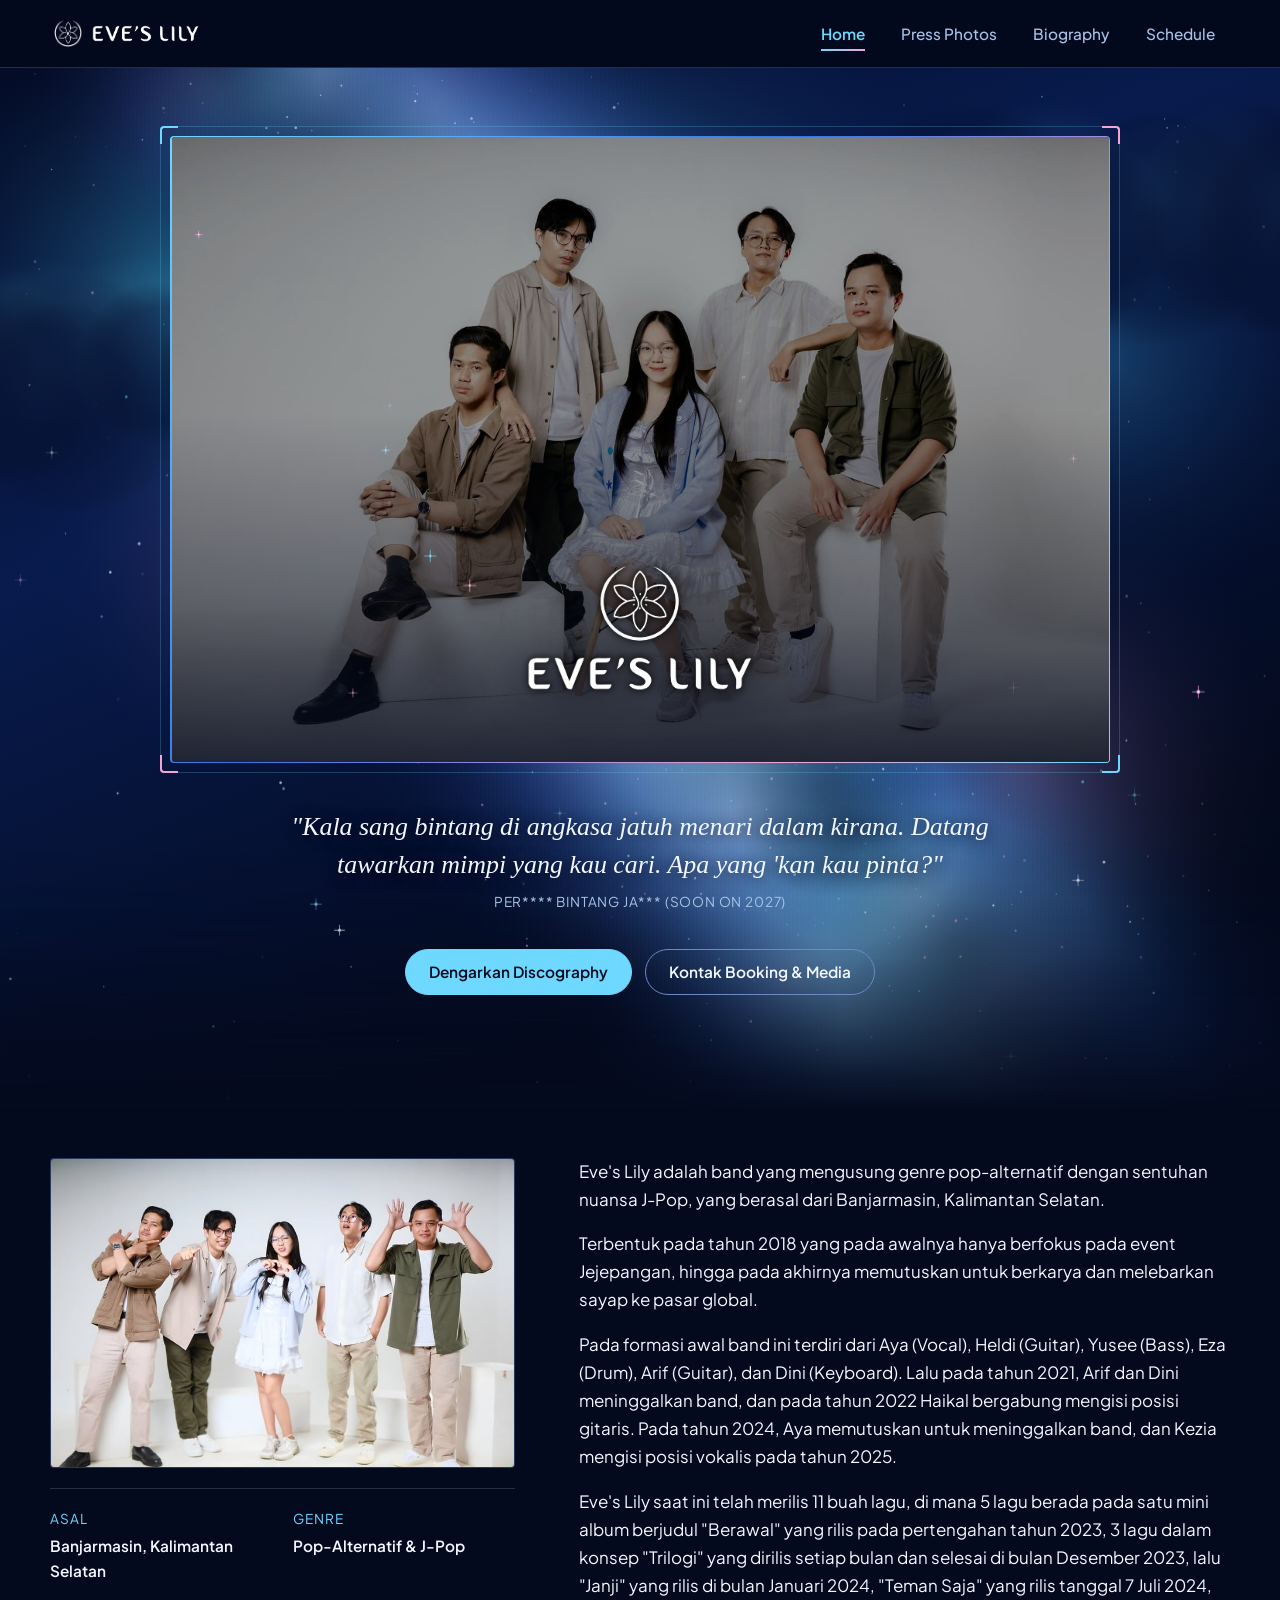
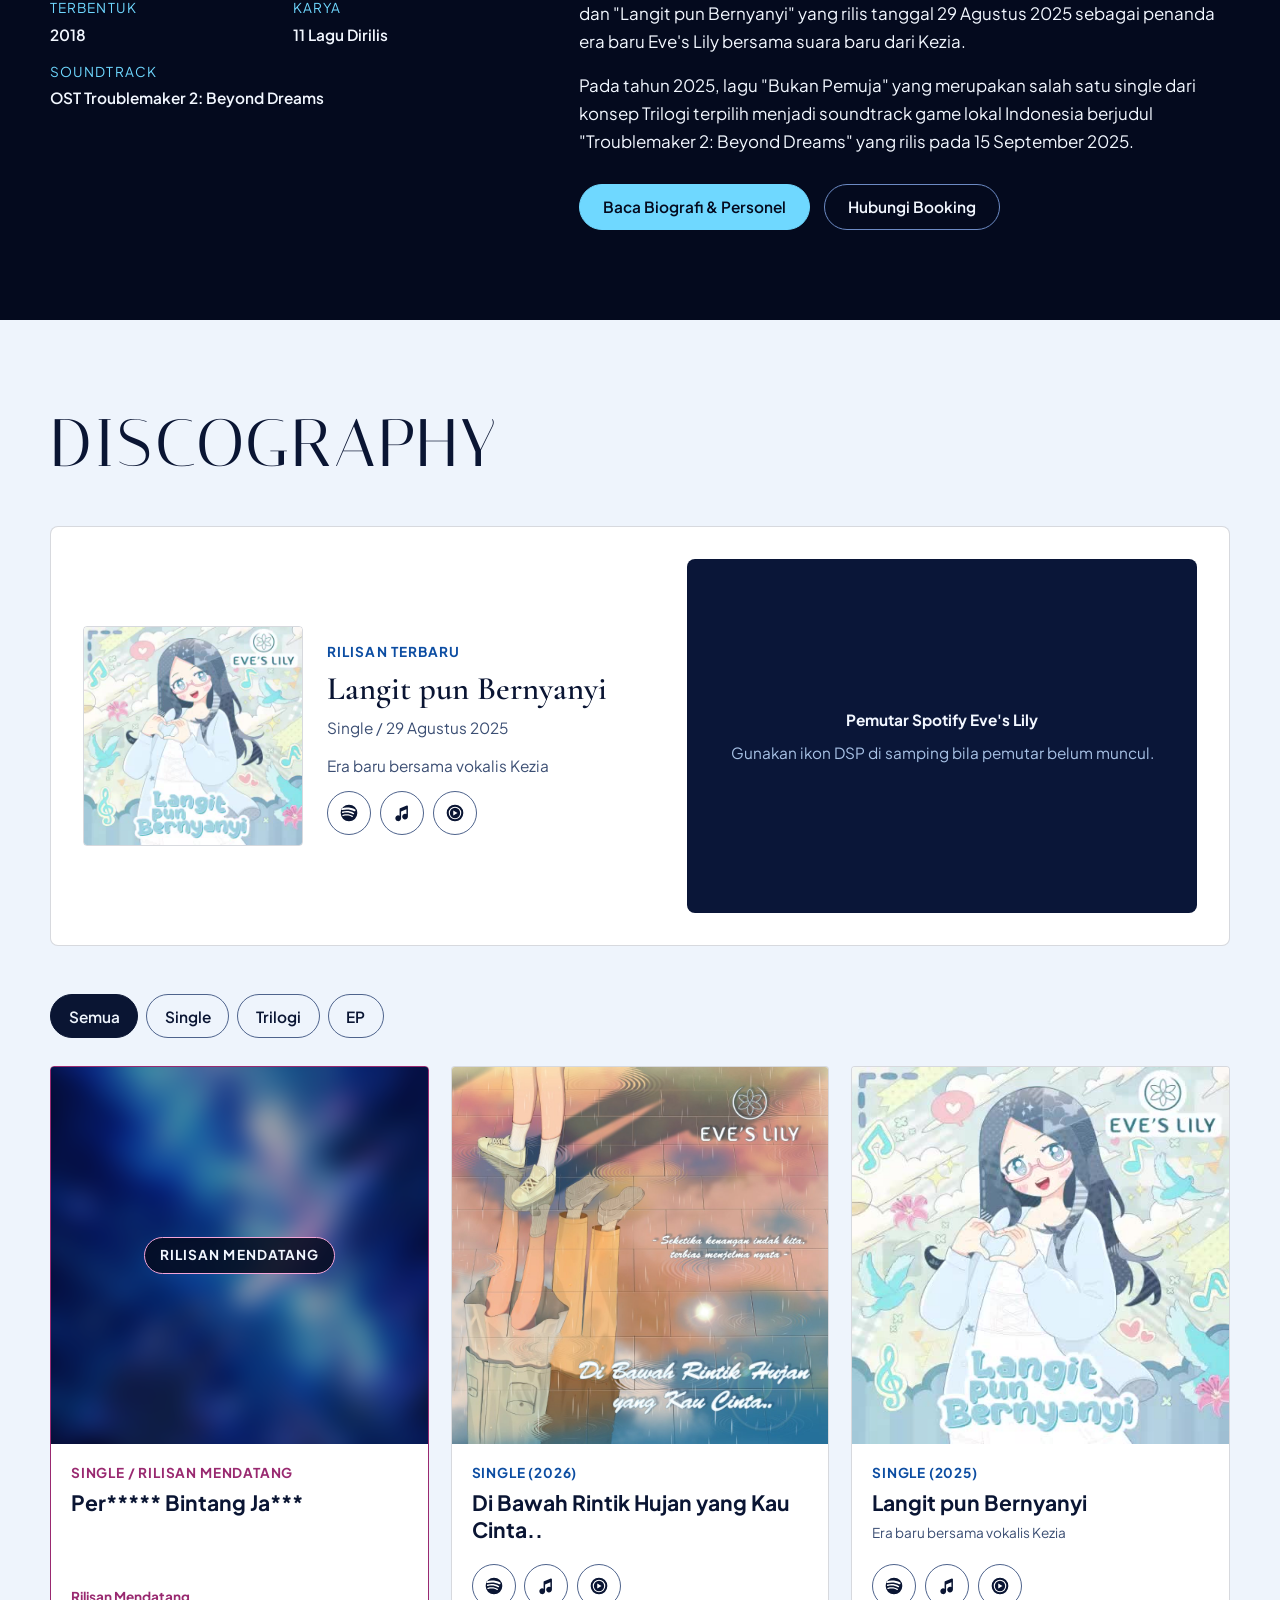
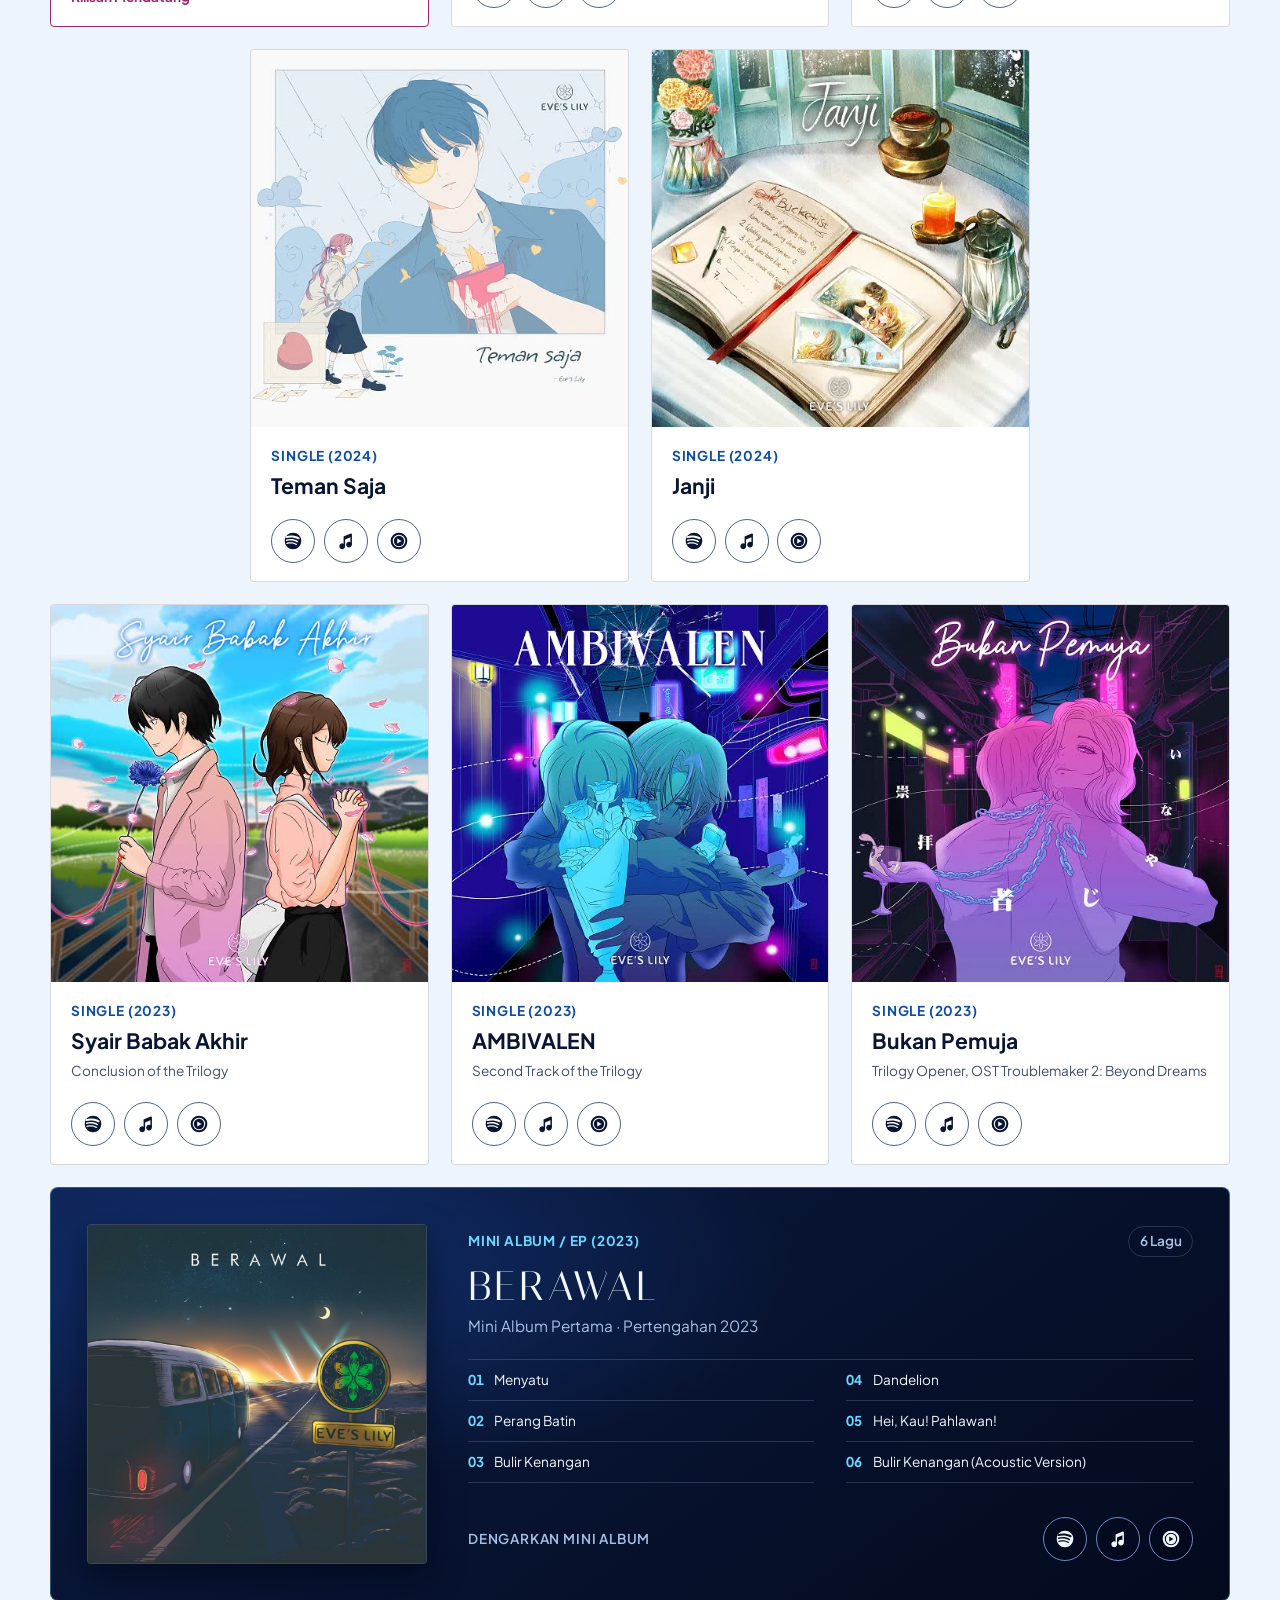
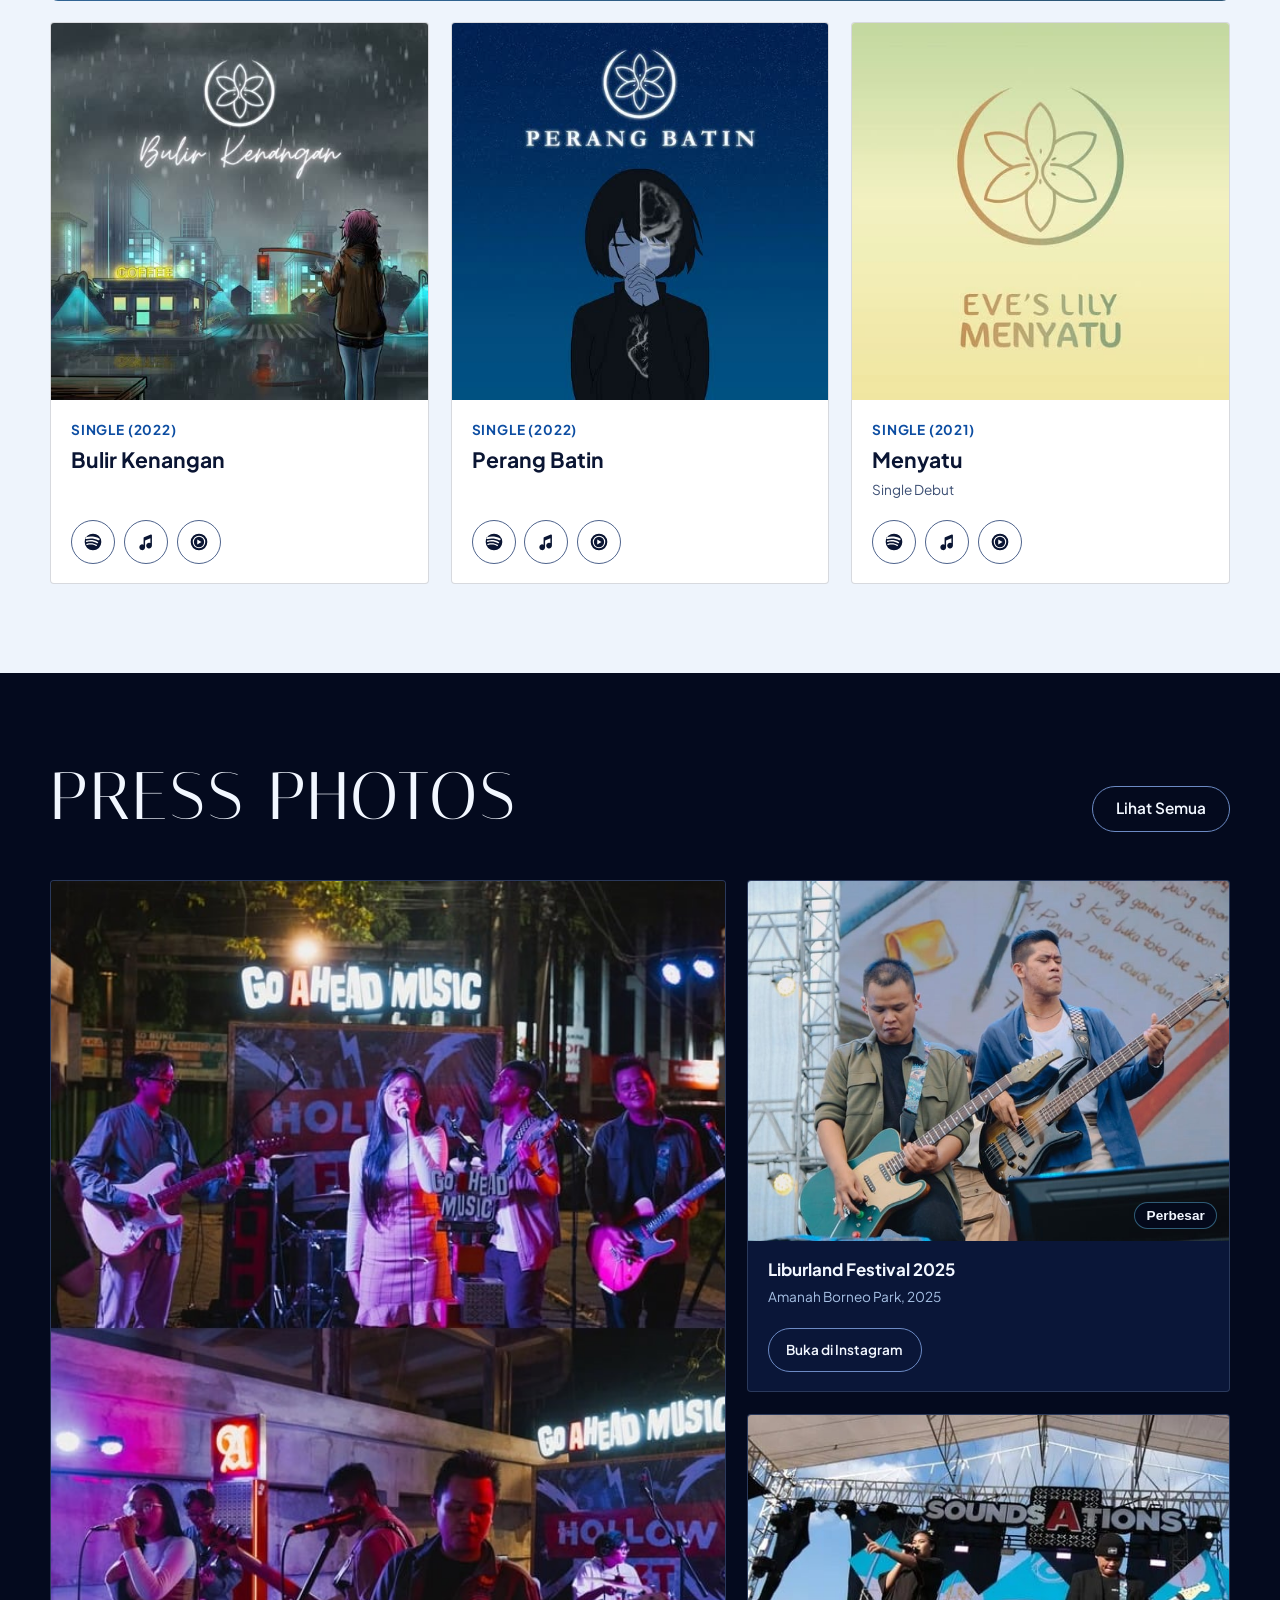
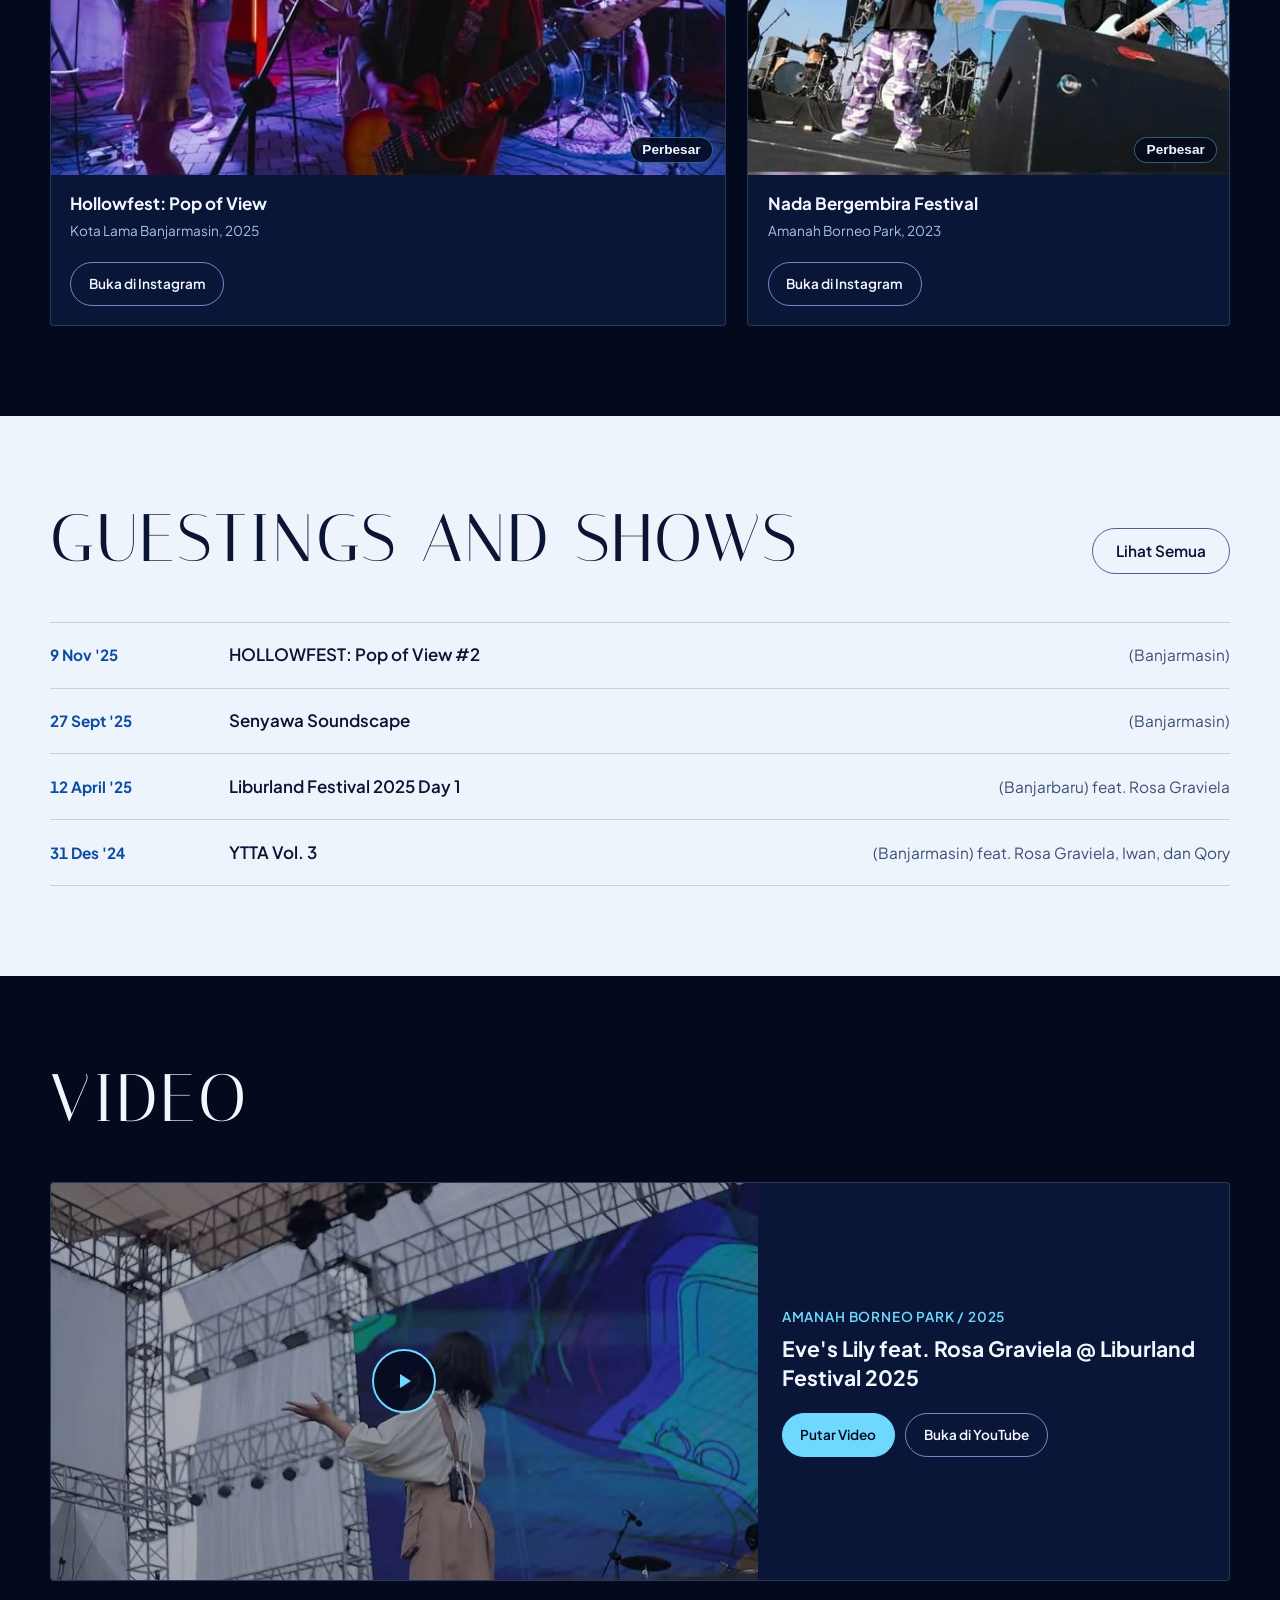
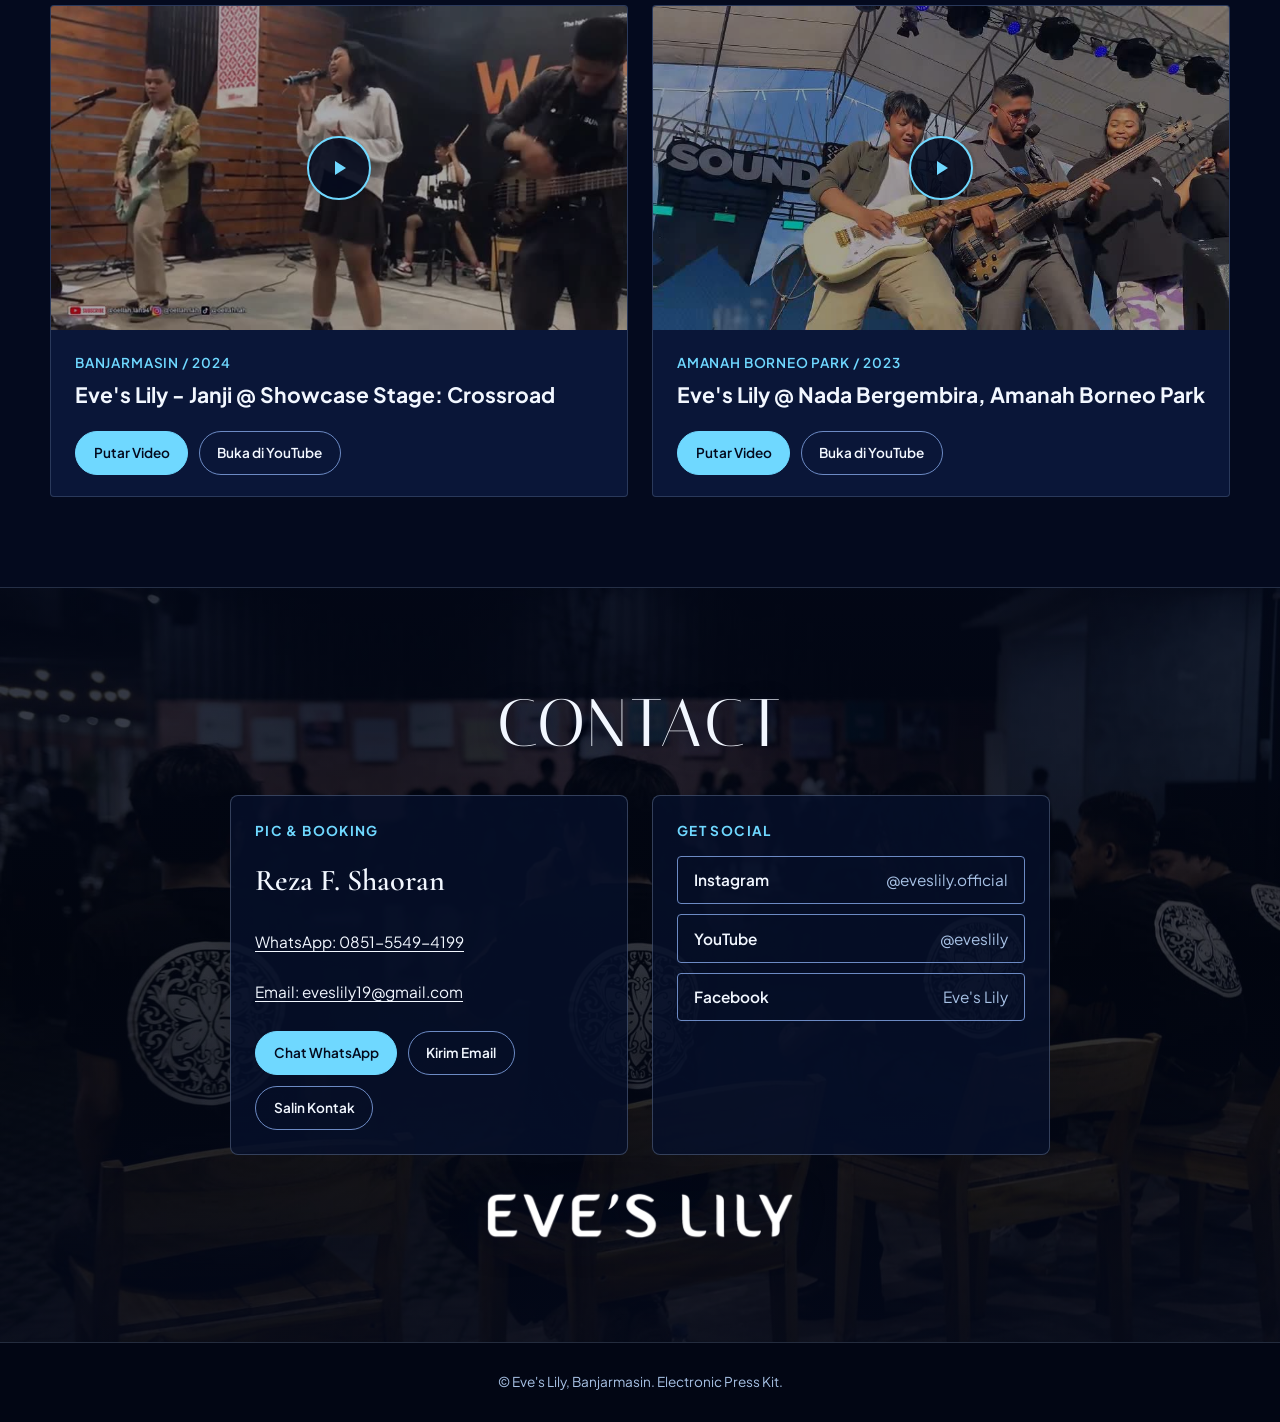
==== commit 06faf323: "Update" ====
--- a/index.html
+++ b/index.html
@@ -164,7 +164,7 @@
       <div class="container">
         <div class="section-head">
           <h2 id="press-heading" class="section-title">Press Photos</h2>
-          <a id="press-all-btn" href="./press-photos.html" class="btn btn--outline-dark">Lihat Semua Foto Panggung</a>
+          <a id="press-all-btn" href="./press-photos.html" class="btn btn--outline-dark" aria-label="Lihat semua press photos">Lihat Semua</a>
         </div>
 
         <div id="press-spotlight">
@@ -179,7 +179,7 @@
       <div class="container">
         <div class="section-head">
           <h2 id="shows-heading" class="section-title">Guestings and Shows</h2>
-          <a id="shows-all-btn" href="./schedule.html" class="btn btn--outline-light">Lihat Semua Jadwal &amp; Arsip</a>
+          <a id="shows-all-btn" href="./schedule.html" class="btn btn--outline-light" aria-label="Lihat semua jadwal dan arsip pertunjukan">Lihat Semua</a>
         </div>
 
         <div id="shows-preview">
--- a/css/main.css
+++ b/css/main.css
@@ -482,11 +482,11 @@
    Hero: Perayaan Bintang Jatuh (Framed Band Portrait + Milky Way + Meteors)
    ========================================================================== */
 .hero {
+  --hero-fade-height: clamp(160px, 22vw, 290px);
   position: relative;
   overflow: hidden;
-  background: #040a1e;
-  padding-block: clamp(2.25rem, 4.5vw, 3.75rem) clamp(3.25rem, 6vw, 5rem);
-  border-bottom: 1px solid var(--rule-dark);
+  background: var(--bg-cosmos);
+  padding-block: clamp(2.25rem, 4.5vw, 3.75rem) clamp(5.5rem, 9.5vw, 8.75rem);
 }
 
 .hero__canvas {
@@ -495,6 +495,28 @@
   width: 100%;
   height: 100%;
   pointer-events: none;
+  -webkit-mask-image: linear-gradient(
+    to bottom,
+    #000 0%,
+    #000 calc(100% - var(--hero-fade-height)),
+    rgba(0, 0, 0, 0.9) calc(100% - var(--hero-fade-height) * 0.78),
+    rgba(0, 0, 0, 0.68) calc(100% - var(--hero-fade-height) * 0.56),
+    rgba(0, 0, 0, 0.38) calc(100% - var(--hero-fade-height) * 0.34),
+    rgba(0, 0, 0, 0.14) calc(100% - var(--hero-fade-height) * 0.16),
+    transparent calc(100% - 4px),
+    transparent 100%
+  );
+  mask-image: linear-gradient(
+    to bottom,
+    #000 0%,
+    #000 calc(100% - var(--hero-fade-height)),
+    rgba(0, 0, 0, 0.9) calc(100% - var(--hero-fade-height) * 0.78),
+    rgba(0, 0, 0, 0.68) calc(100% - var(--hero-fade-height) * 0.56),
+    rgba(0, 0, 0, 0.38) calc(100% - var(--hero-fade-height) * 0.34),
+    rgba(0, 0, 0, 0.14) calc(100% - var(--hero-fade-height) * 0.16),
+    transparent calc(100% - 4px),
+    transparent 100%
+  );
 }
 
 .hero__canvas--back {
@@ -667,6 +689,10 @@
 /* ==========================================================================
    Section 2: Band Profile / Bio Preview (Asymmetric 5:7 Split)
    ========================================================================== */
+#profile.band--cosmos {
+  padding-top: clamp(1.75rem, 3.2vw, 3rem);
+}
+
 .profile-grid {
   display: grid;
   grid-template-columns: minmax(0, 5fr) minmax(0, 7fr);
@@ -899,14 +925,15 @@
   border-color: var(--accent-comet);
 }
 
-/* Catalog Grid with Hierarchical EP Span (R-14) */
+/* Catalog Grid: 6-track subgrid enabling centered 1- or 2-card rows and full-width EP */
 .catalog-grid {
   display: grid;
-  grid-template-columns: repeat(3, minmax(0, 1fr));
+  grid-template-columns: repeat(6, minmax(0, 1fr));
   gap: 1.35rem;
 }
 
 .release-card {
+  grid-column: span 2;
   display: flex;
   flex-direction: column;
   background: var(--bg-paper-card);
@@ -925,14 +952,30 @@
   border-color: var(--accent-rose-on-light);
 }
 
-/* Collector Mini-Album Showcase Card (EP BERAWAL) */
+.release-card--row-start {
+  grid-column: 1 / span 2;
+}
+
+.release-card--center-1 {
+  grid-column: 3 / span 2;
+}
+
+.release-card--center-2-a {
+  grid-column: 2 / span 2;
+}
+
+.release-card--center-2-b {
+  grid-column: 4 / span 2;
+}
+
+/* Collector Mini-Album Showcase Card (EP BERAWAL - Full Row Span) */
 .release-card--ep {
-  grid-column: span 2;
+  grid-column: 1 / -1;
   display: grid;
-  grid-template-columns: minmax(220px, 320px) minmax(0, 1fr);
+  grid-template-columns: minmax(240px, 340px) minmax(0, 1fr);
   align-items: stretch;
-  gap: clamp(1.25rem, 2.5vw, 2rem);
-  padding: clamp(1.25rem, 2.6vw, 1.85rem);
+  gap: clamp(1.5rem, 3.2vw, 2.75rem);
+  padding: clamp(1.5rem, 3vw, 2.25rem);
   background:
     radial-gradient(ellipse 70% 80% at 18% 20%, rgba(30, 92, 198, 0.35) 0%, transparent 65%),
     linear-gradient(145deg, #0c1b44 0%, #07122e 55%, #040a1e 100%);
@@ -1047,7 +1090,9 @@
   border-top: 1px solid var(--rule-dark);
   display: grid;
   grid-template-columns: repeat(2, minmax(0, 1fr));
-  gap: 0 1.25rem;
+  grid-template-rows: repeat(var(--track-rows, 3), auto);
+  grid-auto-flow: column;
+  gap: 0 clamp(1.25rem, 2.5vw, 2.25rem);
 }
 
 .tracklist__item {
@@ -1183,8 +1228,17 @@
     grid-template-columns: repeat(2, minmax(0, 1fr));
   }
 
+  .release-card,
+  .release-card--row-start,
+  .release-card--center-1,
+  .release-card--center-2-a,
+  .release-card--center-2-b {
+    grid-column: auto;
+  }
+
   .release-card--ep {
-    grid-column: span 2;
+    grid-column: 1 / -1;
+    grid-template-columns: minmax(200px, 270px) minmax(0, 1fr);
   }
 }
 
@@ -1202,7 +1256,7 @@
   }
 
   .release-card--ep {
-    grid-column: span 1;
+    grid-column: 1 / -1;
     grid-template-columns: 1fr;
     padding: 1.15rem;
     gap: 1.15rem;
@@ -1219,6 +1273,8 @@
 
   .tracklist {
     grid-template-columns: 1fr;
+    grid-template-rows: none;
+    grid-auto-flow: row;
   }
 }
 
